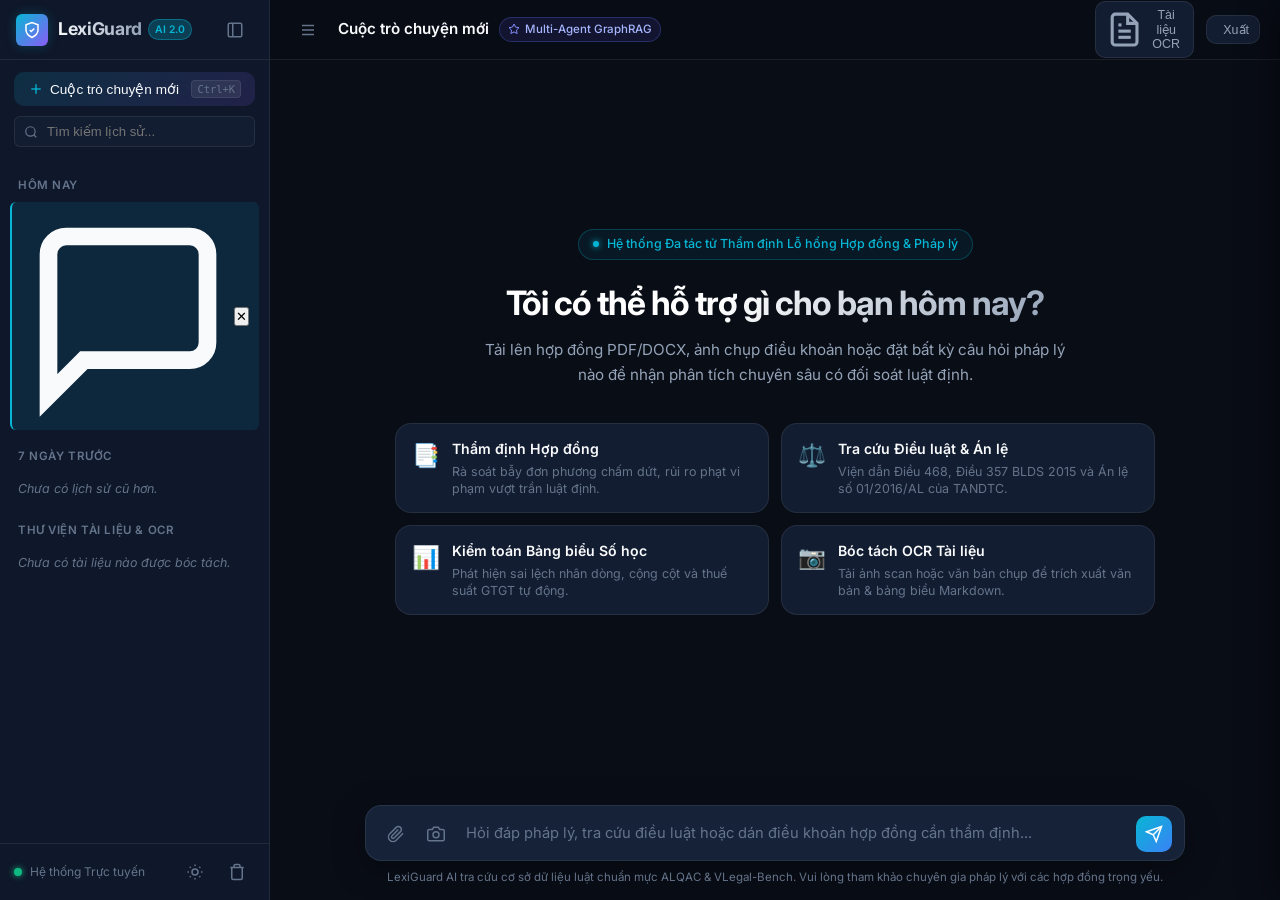
==== src/ui/web/index.html @ 958a4e72 "feat(ui): implement modern ChatGPT/Gemini-style Web AI interface with SSE streaming, OCR vault, and " ====
<!DOCTYPE html>
<html lang="vi">
<head>
  <meta charset="UTF-8">
  <meta name="viewport" content="width=device-width, initial-scale=1.0">
  <title>LexiGuard AI — Nền Tảng Trợ Lý Pháp Lý & Thẩm Định Hợp Đồng</title>
  <meta name="description" content="LexiGuard: Hệ thống Web AI đa tác tử thẩm định lỗ hổng hợp đồng, tra cứu luật định và OCR tài liệu thông minh theo chuẩn mực hiện đại.">
  <link rel="preconnect" href="https://fonts.googleapis.com">
  <link rel="preconnect" href="https://fonts.gstatic.com" crossorigin>
  <link href="https://fonts.googleapis.com/css2?family=Inter:wght@300;400;500;600;700&family=JetBrains+Mono:wght@400;500;600&display=swap" rel="stylesheet">
  <link rel="stylesheet" href="styles.css">
</head>
<body class="dark-theme">
  <div class="app-container">
    
    <!-- ==================== SIDEBAR ==================== -->
    <aside class="sidebar" id="sidebar">
      <div class="sidebar-header">
        <div class="brand">
          <div class="brand-icon">
            <svg viewBox="0 0 24 24" fill="none" stroke="currentColor" stroke-width="2">
              <path d="M12 22s8-4 8-10V5l-8-3-8 3v7c0 6 8 10 8 10z"/>
              <path d="m9 12 2 2 4-4"/>
            </svg>
          </div>
          <div class="brand-text">
            <span class="brand-name">LexiGuard</span>
            <span class="brand-badge">AI 2.0</span>
          </div>
        </div>
        <button class="btn-icon sidebar-toggle-btn" id="sidebar-close-btn" title="Thu gọn sidebar">
          <svg viewBox="0 0 24 24" fill="none" stroke="currentColor" stroke-width="2">
            <rect width="18" height="18" x="3" y="3" rx="2"/><path d="M9 3v18"/>
          </svg>
        </button>
      </div>

      <div class="sidebar-actions">
        <button class="btn btn-new-chat" id="new-chat-btn">
          <svg viewBox="0 0 24 24" fill="none" stroke="currentColor" stroke-width="2">
            <line x1="12" y1="5" x2="12" y2="19"/><line x1="5" y1="12" x2="19" y2="12"/>
          </svg>
          <span>Cuộc trò chuyện mới</span>
          <kbd class="kbd-shortcut">Ctrl+K</kbd>
        </button>

        <div class="search-box">
          <svg class="search-icon" viewBox="0 0 24 24" fill="none" stroke="currentColor" stroke-width="2">
            <circle cx="11" cy="11" r="8"/><path d="m21 21-4.3-4.3"/>
          </svg>
          <input type="text" id="session-search-input" placeholder="Tìm kiếm lịch sử..." autocomplete="off">
          <button class="clear-search-btn" id="clear-search-btn" style="display: none;">✕</button>
        </div>
      </div>

      <!-- Session History Group List -->
      <div class="sidebar-scroll" id="sidebar-scroll">
        <div class="session-group">
          <div class="session-group-title">Hôm nay</div>
          <div class="session-list" id="sessions-today"></div>
        </div>

        <div class="session-group">
          <div class="session-group-title">7 ngày trước</div>
          <div class="session-list" id="sessions-recent"></div>
        </div>

        <div class="session-group">
          <div class="session-group-title">Thư viện tài liệu & OCR</div>
          <div class="document-vault-list" id="document-vault-list">
            <div class="vault-empty-hint">Chưa có tài liệu nào được bóc tách.</div>
          </div>
        </div>
      </div>

      <!-- Sidebar Footer -->
      <div class="sidebar-footer">
        <div class="system-status" id="system-status">
          <span class="status-dot"></span>
          <span class="status-label">Hệ thống Trực tuyến</span>
        </div>
        <div class="sidebar-footer-actions">
          <button class="btn-icon" id="theme-toggle-btn" title="Chuyển giao diện Sáng / Tối">
            <svg id="theme-icon" viewBox="0 0 24 24" fill="none" stroke="currentColor" stroke-width="2">
              <circle cx="12" cy="12" r="4"/><path d="M12 2v2"/><path d="M12 20v2"/><path d="m4.93 4.93 1.41 1.41"/><path d="m17.66 17.66 1.41 1.41"/><path d="M2 12h2"/><path d="M20 12h2"/><path d="m6.34 17.66-1.41 1.41"/><path d="m19.07 4.93-1.41 1.41"/>
            </svg>
          </button>
          <button class="btn-icon" id="clear-all-sessions-btn" title="Xóa toàn bộ lịch sử">
            <svg viewBox="0 0 24 24" fill="none" stroke="currentColor" stroke-width="2">
              <path d="M3 6h18"/><path d="M19 6v14c0 1-1 2-2 2H7c-1 0-2-1-2-2V6"/><path d="M8 6V4c0-1 1-2 2-2h4c1 0 2 1 2 2v2"/>
            </svg>
          </button>
        </div>
      </div>
    </aside>

    <!-- ==================== MAIN CHAT CANVAS ==================== -->
    <main class="chat-canvas">
      
      <!-- Top Navigation Bar -->
      <header class="chat-header">
        <div class="header-left">
          <button class="btn-icon" id="sidebar-open-btn" title="Mở sidebar">
            <svg viewBox="0 0 24 24" fill="none" stroke="currentColor" stroke-width="2">
              <line x1="4" x2="20" y1="12" y2="12"/><line x1="4" x2="20" y1="6" y2="6"/><line x1="4" x2="20" y1="18" y2="18"/>
            </svg>
          </button>
          <div class="chat-title-wrapper">
            <h1 class="chat-title" id="current-chat-title" contenteditable="false">Cuộc trò chuyện mới</h1>
            <span class="chat-model-tag">
              <svg viewBox="0 0 24 24" fill="none" stroke="currentColor" stroke-width="2">
                <polygon points="12 2 15.09 8.26 22 9.27 17 14.14 18.18 21.02 12 17.77 5.82 21.02 7 14.14 2 9.27 8.91 8.26 12 2"/>
              </svg>
              Multi-Agent GraphRAG
            </span>
          </div>
        </div>

        <div class="header-right">
          <button class="btn btn-secondary btn-sm" id="open-drawer-btn" title="Mở ngăn tài liệu OCR">
            <svg viewBox="0 0 24 24" fill="none" stroke="currentColor" stroke-width="2">
              <path d="M14 2H6a2 2 0 0 0-2 2v16a2 2 0 0 0 2 2h12a2 2 0 0 0 2-2V8z"/><polyline points="14 2 14 8 20 8"/><line x1="16" y1="13" x2="8" y2="13"/><line x1="16" y1="17" x2="8" y2="17"/><polyline points="10 9 9 9 8 9"/>
            </svg>
            <span>Tài liệu OCR</span>
          </button>
          <button class="btn btn-secondary btn-sm" id="export-chat-btn" title="Xuất báo cáo Markdown">
            <svg viewBox="0 0 24 24" fill="none" stroke="currentColor" stroke-width="2">
              <path d="M21 15v4a2 2 0 0 1-2 2H5a2 2 0 0 1-2-2v-4"/><polyline points="7 10 12 15 17 10"/><line x1="12" y1="15" x2="12" y2="3"/>
            </svg>
            <span>Xuất</span>
          </button>
        </div>
      </header>

      <!-- Messages Viewport -->
      <div class="chat-viewport" id="chat-viewport">
        
        <!-- Empty / Hero State (Shown when no messages in session) -->
        <div class="hero-container" id="hero-container">
          <div class="hero-badge">
            <span class="hero-badge-dot"></span>
            Hệ thống Đa tác tử Thẩm định Lỗ hổng Hợp đồng & Pháp lý
          </div>
          <h2 class="hero-title">Tôi có thể hỗ trợ gì cho bạn hôm nay?</h2>
          <p class="hero-subtitle">
            Tải lên hợp đồng PDF/DOCX, ảnh chụp điều khoản hoặc đặt bất kỳ câu hỏi pháp lý nào để nhận phân tích chuyên sâu có đối soát luật định.
          </p>

          <div class="prompt-chips-grid">
            <div class="prompt-card" data-prompt="Thẩm định giúp tôi các rủi ro pháp lý phổ biến trong hợp đồng dịch vụ tư vấn và đề xuất điều khoản bảo vệ bên thuê dịch vụ.">
              <div class="prompt-card-icon">📑</div>
              <div class="prompt-card-content">
                <div class="prompt-card-title">Thẩm định Hợp đồng</div>
                <div class="prompt-card-desc">Rà soát bẫy đơn phương chấm dứt, rủi ro phạt vi phạm vượt trần luật định.</div>
              </div>
            </div>

            <div class="prompt-card" data-prompt="Theo Bộ luật Dân sự 2015, mức lãi suất vay tối đa mà các bên được thỏa thuận là bao nhiêu? Hậu quả pháp lý nếu vượt quá trần?">
              <div class="prompt-card-icon">⚖️</div>
              <div class="prompt-card-content">
                <div class="prompt-card-title">Tra cứu Điều luật & Án lệ</div>
                <div class="prompt-card-desc">Viện dẫn Điều 468, Điều 357 BLDS 2015 và Án lệ số 01/2016/AL của TANDTC.</div>
              </div>
            </div>

            <div class="prompt-card" data-prompt="Kiểm tra đối soát bảng tính phụ lục: | STT | Dịch vụ | SL | Đơn giá | Thành tiền |\n| 1 | Thẩm định | 2 | 10.000.000 | 25.000.000 |\n| Tổng | | | | 25.000.000 |">
              <div class="prompt-card-icon">📊</div>
              <div class="prompt-card-content">
                <div class="prompt-card-title">Kiểm toán Bảng biểu Số học</div>
                <div class="prompt-card-desc">Phát hiện sai lệch nhân dòng, cộng cột và thuế suất GTGT tự động.</div>
              </div>
            </div>

            <div class="prompt-card" id="trigger-ocr-card">
              <div class="prompt-card-icon">📷</div>
              <div class="prompt-card-content">
                <div class="prompt-card-title">Bóc tách OCR Tài liệu</div>
                <div class="prompt-card-desc">Tải ảnh scan hoặc văn bản chụp để trích xuất văn bản & bảng biểu Markdown.</div>
              </div>
            </div>
          </div>
        </div>

        <!-- Dynamic Message Feed -->
        <div class="messages-container" id="messages-container" style="display: none;"></div>
      </div>

      <!-- ==================== FLOATING PROMPT BAR ==================== -->
      <footer class="prompt-footer">
        
        <!-- Attached Files Preview Pill Box -->
        <div class="attachments-preview-bar" id="attachments-preview-bar" style="display: none;"></div>

        <!-- Input Container -->
        <div class="prompt-box-container">
          
          <!-- Hidden inputs for file and OCR uploads -->
          <input type="file" id="file-upload-input" accept=".pdf,.docx,.doc,.md,.txt" style="display: none;">
          <input type="file" id="ocr-upload-input" accept="image/*,.pdf" style="display: none;">

          <div class="prompt-actions-left">
            <button class="btn-icon btn-attach" id="attach-file-btn" title="Đính kèm hợp đồng (.pdf, .docx, .md)">
              <svg viewBox="0 0 24 24" fill="none" stroke="currentColor" stroke-width="2">
                <path d="m21.44 11.05-9.19 9.19a6 6 0 0 1-8.49-8.49l8.57-8.57A4 4 0 1 1 18 8.84l-8.59 8.57a2 2 0 0 1-2.83-2.83l8.49-8.48"/>
              </svg>
            </button>
            <button class="btn-icon btn-ocr" id="ocr-btn" title="Bóc tách OCR từ ảnh hoặc scan">
              <svg viewBox="0 0 24 24" fill="none" stroke="currentColor" stroke-width="2">
                <path d="M23 19a2 2 0 0 1-2 2H3a2 2 0 0 1-2-2V8a2 2 0 0 1 2-2h4l2-3h6l2 3h4a2 2 0 0 1 2 2z"/>
                <circle cx="12" cy="13" r="4"/>
              </svg>
            </button>
          </div>

          <textarea 
            id="prompt-input" 
            rows="1" 
            placeholder="Hỏi đáp pháp lý, tra cứu điều luật hoặc dán điều khoản hợp đồng cần thẩm định..." 
            autocomplete="off"
            spellcheck="false"
          ></textarea>

          <div class="prompt-actions-right">
            <button class="btn-send" id="send-btn" title="Gửi (Enter)">
              <svg id="send-icon" viewBox="0 0 24 24" fill="none" stroke="currentColor" stroke-width="2">
                <line x1="22" y1="2" x2="11" y2="13"/><polygon points="22 2 15 22 11 13 2 9 22 2"/>
              </svg>
              <svg id="stop-icon" viewBox="0 0 24 24" fill="currentColor" style="display: none;">
                <rect x="6" y="6" width="12" height="12" rx="2"/>
              </svg>
            </button>
          </div>
        </div>

        <div class="prompt-disclaimer">
          LexiGuard AI tra cứu cơ sở dữ liệu luật chuẩn mực ALQAC & VLegal-Bench. Vui lòng tham khảo chuyên gia pháp lý với các hợp đồng trọng yếu.
        </div>
      </footer>
    </main>

    <!-- ==================== SIDE-BY-SIDE OCR / DOCUMENT DRAWER ==================== -->
    <div class="drawer-overlay" id="drawer-overlay"></div>
    <aside class="document-drawer" id="document-drawer">
      <div class="drawer-header">
        <div class="drawer-title">
          <svg viewBox="0 0 24 24" fill="none" stroke="currentColor" stroke-width="2">
            <path d="M14 2H6a2 2 0 0 0-2 2v16a2 2 0 0 0 2 2h12a2 2 0 0 0 2-2V8z"/><polyline points="14 2 14 8 20 8"/>
          </svg>
          <span id="drawer-doc-name">Tài liệu OCR & Bảng biểu</span>
        </div>
        <button class="btn-icon" id="drawer-close-btn" title="Đóng ngăn tài liệu">✕</button>
      </div>

      <div class="drawer-content">
        <div class="drawer-stats" id="drawer-stats">
          <div class="stat-item"><span class="stat-num" id="drawer-page-count">0</span> Trang</div>
          <div class="stat-item"><span class="stat-num" id="drawer-table-count">0</span> Bảng biểu</div>
          <div class="stat-item"><span class="stat-num" id="drawer-char-count">0</span> Ký tự</div>
        </div>

        <div class="drawer-section-title">Nội dung văn bản bóc tách:</div>
        <div class="drawer-markdown-preview" id="drawer-markdown-preview">
          <div class="vault-empty-hint">Chưa có văn bản OCR nào. Bạn có thể bấm nút máy ảnh (📷) để tải ảnh hoặc PDF scan.</div>
        </div>
      </div>

      <div class="drawer-footer">
        <button class="btn btn-secondary btn-sm" id="copy-ocr-text-btn">Sao chép văn bản</button>
        <button class="btn btn-primary btn-sm" id="send-ocr-to-chat-btn">Đưa vào kiểm toán</button>
      </div>
    </aside>

  </div>

  <script src="app.js"></script>
</body>
</html>
---- src/ui/web/styles.css ----
/* ==========================================================================
   LexiGuard Web AI — Design System & Stylesheet (Gemini & ChatGPT Aesthetic)
   ========================================================================== */

:root {
  /* Dark Theme Palette (Default) */
  --bg-app: #090d16;
  --bg-sidebar: #0f172a;
  --bg-sidebar-hover: #1e293b;
  --bg-card: #131d31;
  --bg-card-hover: #1a2744;
  --bg-input: #152238;
  --bg-bubble-user: #1e293b;
  --bg-bubble-bot: transparent;
  
  --border-color: rgba(255, 255, 255, 0.08);
  --border-focus: #06b6d4;
  
  --text-primary: #f8fafc;
  --text-secondary: #94a3b8;
  --text-muted: #64748b;
  --text-code: #38bdf8;
  
  --accent-cyan: #06b6d4;
  --accent-cyan-glow: rgba(6, 182, 212, 0.25);
  --accent-blue: #3b82f6;
  --accent-purple: #8b5cf6;
  --accent-emerald: #10b981;
  --accent-emerald-bg: rgba(16, 185, 129, 0.12);
  --accent-amber: #f59e0b;
  --accent-amber-bg: rgba(245, 158, 11, 0.12);
  --accent-rose: #f43f5e;
  --accent-rose-bg: rgba(244, 63, 94, 0.12);
  
  --sidebar-width: 270px;
  --header-height: 60px;
  --prompt-max-width: 820px;
  
  --font-sans: 'Inter', -apple-system, BlinkMacSystemFont, 'Segoe UI', Roboto, sans-serif;
  --font-mono: 'JetBrains Mono', 'Fira Code', monospace;
  
  --radius-sm: 6px;
  --radius-md: 10px;
  --radius-lg: 16px;
  --radius-full: 9999px;
  
  --transition-fast: 0.15s ease;
  --transition-normal: 0.25s ease;
}

/* Light Theme Variables */
body.light-theme {
  --bg-app: #f8fafc;
  --bg-sidebar: #f1f5f9;
  --bg-sidebar-hover: #e2e8f0;
  --bg-card: #ffffff;
  --bg-card-hover: #f8fafc;
  --bg-input: #ffffff;
  --bg-bubble-user: #e2e8f0;
  --bg-bubble-bot: transparent;
  
  --border-color: rgba(0, 0, 0, 0.08);
  --border-focus: #0284c7;
  
  --text-primary: #0f172a;
  --text-secondary: #475569;
  --text-muted: #94a3b8;
  --text-code: #0369a1;
}

/* Base Reset */
*, *::before, *::after {
  box-sizing: border-box;
  margin: 0;
  padding: 0;
}

html, body {
  height: 100%;
  font-family: var(--font-sans);
  background-color: var(--bg-app);
  color: var(--text-primary);
  line-height: 1.5;
  overflow: hidden;
  -webkit-font-smoothing: antialiased;
}

/* App Container Layout */
.app-container {
  display: flex;
  height: 100vh;
  width: 100vw;
  position: relative;
  overflow: hidden;
}

/* ==========================================================================
   SIDEBAR COMPONENT
   ========================================================================== */
.sidebar {
  width: var(--sidebar-width);
  height: 100%;
  background-color: var(--bg-sidebar);
  border-right: 1px solid var(--border-color);
  display: flex;
  flex-direction: column;
  transition: transform var(--transition-normal), width var(--transition-normal);
  z-index: 50;
  flex-shrink: 0;
}

.sidebar.collapsed {
  transform: translateX(-100%);
  width: 0;
  border-right: none;
}

.sidebar-header {
  height: var(--header-height);
  padding: 0 16px;
  display: flex;
  align-items: center;
  justify-content: space-between;
  border-bottom: 1px solid var(--border-color);
}

.brand {
  display: flex;
  align-items: center;
  gap: 10px;
}

.brand-icon {
  width: 32px;
  height: 32px;
  border-radius: var(--radius-sm);
  background: linear-gradient(135deg, var(--accent-cyan), var(--accent-purple));
  display: flex;
  align-items: center;
  justify-content: center;
  color: #fff;
  box-shadow: 0 0 12px var(--accent-cyan-glow);
}

.brand-icon svg {
  width: 18px;
  height: 18px;
}

.brand-text {
  display: flex;
  align-items: center;
  gap: 6px;
}

.brand-name {
  font-weight: 700;
  font-size: 1.1rem;
  letter-spacing: -0.02em;
  background: linear-gradient(to right, #f8fafc, #94a3b8);
  -webkit-background-clip: text;
  -webkit-text-fill-color: transparent;
}

.brand-badge {
  font-size: 0.65rem;
  font-weight: 600;
  padding: 2px 6px;
  background-color: var(--accent-cyan-glow);
  color: var(--accent-cyan);
  border: 1px solid rgba(6, 182, 212, 0.4);
  border-radius: var(--radius-full);
}

.sidebar-actions {
  padding: 12px 14px;
  display: flex;
  flex-direction: column;
  gap: 10px;
}

.btn-new-chat {
  width: 100%;
  display: flex;
  align-items: center;
  gap: 10px;
  padding: 10px 14px;
  background: linear-gradient(135deg, rgba(6, 182, 212, 0.15), rgba(139, 92, 246, 0.15));
  border: 1px solid rgba(6, 182, 212, 0.3);
  border-radius: var(--radius-md);
  color: var(--text-primary);
  font-size: 0.88rem;
  font-weight: 500;
  cursor: pointer;
  transition: all var(--transition-fast);
}

.btn-new-chat:hover {
  background: linear-gradient(135deg, rgba(6, 182, 212, 0.25), rgba(139, 92, 246, 0.25));
  border-color: var(--accent-cyan);
  transform: translateY(-1px);
}

.btn-new-chat svg {
  width: 16px;
  height: 16px;
  color: var(--accent-cyan);
}

.kbd-shortcut {
  margin-left: auto;
  font-size: 0.65rem;
  padding: 2px 5px;
  background-color: rgba(255, 255, 255, 0.08);
  border: 1px solid var(--border-color);
  border-radius: 4px;
  color: var(--text-muted);
}

.search-box {
  position: relative;
  display: flex;
  align-items: center;
}

.search-box .search-icon {
  position: absolute;
  left: 10px;
  width: 14px;
  height: 14px;
  color: var(--text-muted);
}

.search-box input {
  width: 100%;
  padding: 7px 30px 7px 32px;
  background-color: var(--bg-card);
  border: 1px solid var(--border-color);
  border-radius: var(--radius-sm);
  color: var(--text-primary);
  font-size: 0.82rem;
  outline: none;
  transition: border-color var(--transition-fast);
}

.search-box input:focus {
  border-color: var(--border-focus);
}

.clear-search-btn {
  position: absolute;
  right: 8px;
  background: none;
  border: none;
  color: var(--text-muted);
  font-size: 0.75rem;
  cursor: pointer;
}

/* Sidebar Session List */
.sidebar-scroll {
  flex: 1;
  overflow-y: auto;
  padding: 0 10px 10px 10px;
}

.sidebar-scroll::-webkit-scrollbar {
  width: 4px;
}
.sidebar-scroll::-webkit-scrollbar-thumb {
  background: rgba(255, 255, 255, 0.1);
  border-radius: 2px;
}

.session-group {
  margin-top: 14px;
}

.session-group-title {
  font-size: 0.72rem;
  font-weight: 600;
  text-transform: uppercase;
  letter-spacing: 0.05em;
  color: var(--text-muted);
  padding: 4px 8px;
  margin-bottom: 4px;
}

.session-list, .document-vault-list {
  display: flex;
  flex-direction: column;
  gap: 2px;
}

.session-item, .vault-item {
  display: flex;
  align-items: center;
  justify-content: space-between;
  padding: 8px 10px;
  border-radius: var(--radius-sm);
  color: var(--text-secondary);
  font-size: 0.84rem;
  cursor: pointer;
  transition: all var(--transition-fast);
  position: relative;
  overflow: hidden;
}

.session-item:hover, .vault-item:hover {
  background-color: var(--bg-sidebar-hover);
  color: var(--text-primary);
}

.session-item.active {
  background-color: rgba(6, 182, 212, 0.1);
  border-left: 2px solid var(--accent-cyan);
  color: var(--text-primary);
  font-weight: 500;
}

.session-item-title {
  white-space: nowrap;
  overflow: hidden;
  text-overflow: ellipsis;
  flex: 1;
}

.session-item-actions {
  display: none;
  align-items: center;
  gap: 4px;
}

.session-item:hover .session-item-actions {
  display: flex;
}

.btn-icon-xs {
  background: none;
  border: none;
  color: var(--text-muted);
  padding: 2px;
  cursor: pointer;
  border-radius: 4px;
}
.btn-icon-xs:hover {
  color: var(--text-primary);
  background-color: rgba(255, 255, 255, 0.1);
}

.vault-empty-hint {
  font-size: 0.78rem;
  color: var(--text-muted);
  font-style: italic;
  padding: 6px 8px;
}

/* Sidebar Footer */
.sidebar-footer {
  padding: 10px 14px;
  border-top: 1px solid var(--border-color);
  display: flex;
  align-items: center;
  justify-content: space-between;
  font-size: 0.8rem;
}

.system-status {
  display: flex;
  align-items: center;
  gap: 8px;
}

.status-dot {
  width: 8px;
  height: 8px;
  border-radius: 50%;
  background-color: var(--accent-emerald);
  box-shadow: 0 0 6px var(--accent-emerald);
}

.status-label {
  color: var(--text-muted);
  font-size: 0.75rem;
}

.sidebar-footer-actions {
  display: flex;
  align-items: center;
  gap: 6px;
}

/* ==========================================================================
   MAIN CHAT CANVAS
   ========================================================================== */
.chat-canvas {
  flex: 1;
  display: flex;
  flex-direction: column;
  height: 100%;
  position: relative;
  overflow: hidden;
}

.chat-header {
  height: var(--header-height);
  padding: 0 20px;
  display: flex;
  align-items: center;
  justify-content: space-between;
  border-bottom: 1px solid var(--border-color);
  background-color: rgba(9, 13, 22, 0.75);
  backdrop-filter: blur(12px);
  z-index: 10;
}

.header-left, .header-right {
  display: flex;
  align-items: center;
  gap: 12px;
}

.chat-title-wrapper {
  display: flex;
  align-items: center;
  gap: 10px;
}

.chat-title {
  font-size: 0.95rem;
  font-weight: 600;
  color: var(--text-primary);
  max-width: 320px;
  white-space: nowrap;
  overflow: hidden;
  text-overflow: ellipsis;
  outline: none;
}

.chat-model-tag {
  display: inline-flex;
  align-items: center;
  gap: 5px;
  font-size: 0.72rem;
  font-weight: 500;
  padding: 3px 8px;
  background-color: rgba(99, 102, 241, 0.12);
  color: #a5b4fc;
  border: 1px solid rgba(99, 102, 241, 0.3);
  border-radius: var(--radius-full);
}

.chat-model-tag svg {
  width: 12px;
  height: 12px;
  color: #818cf8;
}

/* ==========================================================================
   CHAT VIEWPORT & HERO STATE
   ========================================================================== */
.chat-viewport {
  flex: 1;
  overflow-y: auto;
  padding: 24px 20px 140px 20px;
  scroll-behavior: smooth;
  display: flex;
  flex-direction: column;
  align-items: center;
}

.chat-viewport::-webkit-scrollbar {
  width: 6px;
}
.chat-viewport::-webkit-scrollbar-thumb {
  background: rgba(255, 255, 255, 0.08);
  border-radius: 3px;
}

.hero-container {
  max-width: 760px;
  width: 100%;
  margin: auto 0;
  text-align: center;
  display: flex;
  flex-direction: column;
  align-items: center;
  animation: fadeIn 0.4s ease;
}

@keyframes fadeIn {
  from { opacity: 0; transform: translateY(8px); }
  to { opacity: 1; transform: translateY(0); }
}

.hero-badge {
  display: inline-flex;
  align-items: center;
  gap: 8px;
  padding: 5px 14px;
  border-radius: var(--radius-full);
  background: rgba(6, 182, 212, 0.08);
  border: 1px solid rgba(6, 182, 212, 0.25);
  font-size: 0.78rem;
  font-weight: 500;
  color: var(--accent-cyan);
  margin-bottom: 18px;
}

.hero-badge-dot {
  width: 6px;
  height: 6px;
  border-radius: 50%;
  background-color: var(--accent-cyan);
  box-shadow: 0 0 6px var(--accent-cyan);
}

.hero-title {
  font-size: 2.1rem;
  font-weight: 700;
  letter-spacing: -0.03em;
  background: linear-gradient(135deg, #ffffff 40%, #94a3b8);
  -webkit-background-clip: text;
  -webkit-text-fill-color: transparent;
  margin-bottom: 10px;
}

.hero-subtitle {
  font-size: 0.95rem;
  color: var(--text-secondary);
  max-width: 580px;
  line-height: 1.6;
  margin-bottom: 36px;
}

.prompt-chips-grid {
  display: grid;
  grid-template-columns: repeat(2, 1fr);
  gap: 12px;
  width: 100%;
}

.prompt-card {
  display: flex;
  align-items: flex-start;
  gap: 12px;
  padding: 14px 16px;
  background-color: var(--bg-card);
  border: 1px solid var(--border-color);
  border-radius: var(--radius-lg);
  cursor: pointer;
  transition: all var(--transition-normal);
  text-align: left;
}

.prompt-card:hover {
  background-color: var(--bg-card-hover);
  border-color: rgba(6, 182, 212, 0.4);
  transform: translateY(-2px);
  box-shadow: 0 4px 20px rgba(0, 0, 0, 0.25);
}

.prompt-card-icon {
  font-size: 1.4rem;
  flex-shrink: 0;
}

.prompt-card-title {
  font-size: 0.88rem;
  font-weight: 600;
  color: var(--text-primary);
  margin-bottom: 4px;
}

.prompt-card-desc {
  font-size: 0.78rem;
  color: var(--text-muted);
  line-height: 1.4;
}

/* ==========================================================================
   MESSAGES FEED
   ========================================================================== */
.messages-container {
  width: 100%;
  max-width: var(--prompt-max-width);
  display: flex;
  flex-direction: column;
  gap: 24px;
}

.message-row {
  display: flex;
  gap: 14px;
  width: 100%;
  animation: fadeIn 0.25s ease;
}

.message-row.user {
  flex-direction: row-reverse;
}

.message-avatar {
  width: 34px;
  height: 34px;
  border-radius: var(--radius-md);
  display: flex;
  align-items: center;
  justify-content: center;
  flex-shrink: 0;
  font-weight: 600;
  font-size: 0.82rem;
}

.message-row.user .message-avatar {
  background: linear-gradient(135deg, #3b82f6, #1d4ed8);
  color: #fff;
}

.message-row.assistant .message-avatar {
  background: linear-gradient(135deg, var(--accent-cyan), var(--accent-purple));
  color: #fff;
  box-shadow: 0 0 10px var(--accent-cyan-glow);
}

.message-avatar svg {
  width: 18px;
  height: 18px;
}

.message-content-wrapper {
  max-width: 85%;
  display: flex;
  flex-direction: column;
  gap: 6px;
}

.message-row.user .message-content-wrapper {
  align-items: flex-end;
}

.message-bubble {
  padding: 14px 18px;
  border-radius: var(--radius-lg);
  font-size: 0.92rem;
  line-height: 1.6;
}

.message-row.user .message-bubble {
  background-color: var(--bg-bubble-user);
  border: 1px solid var(--border-color);
  color: var(--text-primary);
  border-top-right-radius: 4px;
}

.message-row.assistant .message-bubble {
  background-color: transparent;
  color: var(--text-primary);
  padding: 0;
}

/* Attached file tag on user message */
.attached-file-badge {
  display: inline-flex;
  align-items: center;
  gap: 6px;
  padding: 6px 12px;
  border-radius: var(--radius-md);
  background-color: rgba(6, 182, 212, 0.1);
  border: 1px solid rgba(6, 182, 212, 0.3);
  font-size: 0.8rem;
  color: var(--accent-cyan);
  margin-bottom: 8px;
}

.attached-file-badge svg {
  width: 14px;
  height: 14px;
}

/* ==========================================================================
   AGENT THINKING ACCORDION (GEMINI / DEEPSEEK STYLE)
   ========================================================================== */
.thinking-accordion {
  background-color: var(--bg-card);
  border: 1px solid var(--border-color);
  border-radius: var(--radius-md);
  margin-bottom: 14px;
  overflow: hidden;
  transition: all var(--transition-fast);
}

.thinking-header {
  padding: 10px 14px;
  display: flex;
  align-items: center;
  justify-content: space-between;
  cursor: pointer;
  user-select: none;
  background-color: rgba(255, 255, 255, 0.02);
}

.thinking-header:hover {
  background-color: rgba(255, 255, 255, 0.04);
}

.thinking-title {
  display: flex;
  align-items: center;
  gap: 8px;
  font-size: 0.82rem;
  font-weight: 500;
  color: #a5b4fc;
}

.thinking-spinner {
  width: 14px;
  height: 14px;
  border: 2px solid rgba(165, 180, 252, 0.2);
  border-top-color: #818cf8;
  border-radius: 50%;
  animation: spin 0.8s linear infinite;
}

@keyframes spin {
  to { transform: rotate(360deg); }
}

.thinking-chevron {
  width: 14px;
  height: 14px;
  color: var(--text-muted);
  transition: transform var(--transition-fast);
}

.thinking-accordion.open .thinking-chevron {
  transform: rotate(180deg);
}

.thinking-steps {
  display: none;
  padding: 10px 16px 14px 16px;
  border-top: 1px solid var(--border-color);
  font-size: 0.8rem;
  color: var(--text-secondary);
}

.thinking-accordion.open .thinking-steps {
  display: flex;
  flex-direction: column;
  gap: 8px;
}

.thinking-step-item {
  display: flex;
  align-items: flex-start;
  gap: 8px;
}

.step-icon {
  width: 16px;
  height: 16px;
  flex-shrink: 0;
  margin-top: 1px;
}

.step-icon.done { color: var(--accent-emerald); }
.step-icon.running { color: var(--accent-cyan); animation: pulse 1s infinite; }
.step-icon.pending { color: var(--text-muted); }

@keyframes pulse {
  0%, 100% { opacity: 1; }
  50% { opacity: 0.4; }
}

/* ==========================================================================
   REPORT FORMATTING (HEALTH SCORE, REDLINE DIFFS, CITATIONS)
   ========================================================================== */
.health-score-card {
  display: flex;
  align-items: center;
  gap: 16px;
  padding: 16px 20px;
  background: linear-gradient(135deg, rgba(30, 41, 59, 0.7), rgba(15, 23, 42, 0.7));
  border: 1px solid var(--border-color);
  border-radius: var(--radius-lg);
  margin: 14px 0;
}

.score-circle {
  width: 64px;
  height: 64px;
  border-radius: 50%;
  display: flex;
  flex-direction: column;
  align-items: center;
  justify-content: center;
  font-weight: 700;
  border: 3px solid;
  flex-shrink: 0;
}

.score-circle.green {
  border-color: var(--accent-emerald);
  color: var(--accent-emerald);
  background: var(--accent-emerald-bg);
}
.score-circle.yellow {
  border-color: var(--accent-amber);
  color: var(--accent-amber);
  background: var(--accent-amber-bg);
}
.score-circle.red {
  border-color: var(--accent-rose);
  color: var(--accent-rose);
  background: var(--accent-rose-bg);
}

.score-num { font-size: 1.3rem; line-height: 1; }
.score-max { font-size: 0.65rem; color: var(--text-muted); }

.score-meta {
  display: flex;
  flex-direction: column;
  gap: 4px;
}

.score-title {
  font-size: 0.95rem;
  font-weight: 600;
}

.score-desc {
  font-size: 0.8rem;
  color: var(--text-muted);
}

/* Redline Diff Block */
.diff-container {
  background-color: #0b0f17;
  border: 1px solid var(--border-color);
  border-radius: var(--radius-md);
  padding: 12px 14px;
  font-family: var(--font-mono);
  font-size: 0.82rem;
  overflow-x: auto;
  margin: 10px 0;
}

.diff-line {
  display: block;
  padding: 2px 4px;
  border-radius: 3px;
}

.diff-line.deletion {
  background-color: rgba(244, 63, 94, 0.15);
  color: #fda4af;
  text-decoration: line-through;
}

.diff-line.addition {
  background-color: rgba(16, 185, 129, 0.15);
  color: #6ee7b7;
}

/* Citations Pill */
.citation-chip {
  display: inline-flex;
  align-items: center;
  gap: 4px;
  padding: 2px 8px;
  background-color: rgba(56, 189, 248, 0.1);
  border: 1px solid rgba(56, 189, 248, 0.3);
  border-radius: var(--radius-sm);
  color: var(--text-code);
  font-size: 0.78rem;
  font-family: var(--font-mono);
  margin: 2px 4px 2px 0;
}

/* ==========================================================================
   FLOATING PROMPT BAR
   ========================================================================== */
.prompt-footer {
  position: absolute;
  bottom: 0;
  left: 0;
  right: 0;
  display: flex;
  flex-direction: column;
  align-items: center;
  padding: 0 20px 14px 20px;
  background: linear-gradient(to top, var(--bg-app) 70%, transparent);
  pointer-events: none;
  z-index: 20;
}

.attachments-preview-bar {
  max-width: var(--prompt-max-width);
  width: 100%;
  display: flex;
  gap: 8px;
  padding-bottom: 8px;
  pointer-events: auto;
  overflow-x: auto;
}

.attachment-pill {
  display: inline-flex;
  align-items: center;
  gap: 6px;
  padding: 6px 10px;
  background-color: var(--bg-card);
  border: 1px solid var(--accent-cyan);
  border-radius: var(--radius-md);
  font-size: 0.8rem;
  color: var(--text-primary);
  box-shadow: 0 2px 8px rgba(0, 0, 0, 0.2);
}

.attachment-remove-btn {
  background: none;
  border: none;
  color: var(--text-muted);
  cursor: pointer;
  font-size: 0.8rem;
  padding: 0 2px;
}
.attachment-remove-btn:hover { color: var(--accent-rose); }

.prompt-box-container {
  max-width: var(--prompt-max-width);
  width: 100%;
  background-color: var(--bg-input);
  border: 1px solid var(--border-color);
  border-radius: var(--radius-lg);
  box-shadow: 0 8px 32px rgba(0, 0, 0, 0.35);
  display: flex;
  align-items: flex-end;
  padding: 8px 12px;
  gap: 8px;
  pointer-events: auto;
  transition: border-color var(--transition-fast), box-shadow var(--transition-fast);
}

.prompt-box-container:focus-within {
  border-color: var(--accent-cyan);
  box-shadow: 0 8px 32px var(--accent-cyan-glow);
}

.prompt-actions-left {
  display: flex;
  align-items: center;
  gap: 4px;
}

#prompt-input {
  flex: 1;
  background: transparent;
  border: none;
  outline: none;
  color: var(--text-primary);
  font-family: var(--font-sans);
  font-size: 0.92rem;
  resize: none;
  max-height: 180px;
  padding: 8px 4px;
  line-height: 1.5;
}

#prompt-input::placeholder {
  color: var(--text-muted);
}

.btn-send {
  width: 36px;
  height: 36px;
  border-radius: var(--radius-md);
  background: linear-gradient(135deg, var(--accent-cyan), var(--accent-blue));
  border: none;
  color: #fff;
  display: flex;
  align-items: center;
  justify-content: center;
  cursor: pointer;
  transition: all var(--transition-fast);
  flex-shrink: 0;
}

.btn-send:hover {
  transform: scale(1.05);
  box-shadow: 0 0 12px var(--accent-cyan-glow);
}

.btn-send:disabled {
  opacity: 0.4;
  cursor: not-allowed;
  transform: none;
  box-shadow: none;
}

.btn-send svg {
  width: 18px;
  height: 18px;
}

.prompt-disclaimer {
  font-size: 0.72rem;
  color: var(--text-muted);
  text-align: center;
  margin-top: 8px;
  pointer-events: auto;
}

/* ==========================================================================
   BUTTONS & ICON UTILITIES
   ========================================================================== */
.btn {
  display: inline-flex;
  align-items: center;
  gap: 6px;
  padding: 8px 14px;
  border-radius: var(--radius-md);
  font-size: 0.85rem;
  font-weight: 500;
  cursor: pointer;
  transition: all var(--transition-fast);
  border: none;
}

.btn-primary {
  background: linear-gradient(135deg, var(--accent-cyan), var(--accent-blue));
  color: #fff;
}
.btn-primary:hover {
  opacity: 0.92;
}

.btn-secondary {
  background-color: var(--bg-card);
  border: 1px solid var(--border-color);
  color: var(--text-secondary);
}
.btn-secondary:hover {
  background-color: var(--bg-card-hover);
  color: var(--text-primary);
}

.btn-sm {
  padding: 6px 10px;
  font-size: 0.78rem;
}

.btn-icon {
  width: 36px;
  height: 36px;
  border-radius: var(--radius-md);
  background: transparent;
  border: none;
  color: var(--text-muted);
  display: flex;
  align-items: center;
  justify-content: center;
  cursor: pointer;
  transition: all var(--transition-fast);
}

.btn-icon:hover {
  background-color: var(--bg-sidebar-hover);
  color: var(--text-primary);
}

.btn-icon svg {
  width: 18px;
  height: 18px;
}

/* ==========================================================================
   DOCUMENT & OCR DRAWER
   ========================================================================== */
.drawer-overlay {
  position: fixed;
  inset: 0;
  background-color: rgba(0, 0, 0, 0.6);
  backdrop-filter: blur(4px);
  z-index: 90;
  opacity: 0;
  pointer-events: none;
  transition: opacity var(--transition-normal);
}

.drawer-overlay.open {
  opacity: 1;
  pointer-events: auto;
}

.document-drawer {
  position: fixed;
  top: 0;
  right: 0;
  width: 480px;
  max-width: 90vw;
  height: 100%;
  background-color: var(--bg-sidebar);
  border-left: 1px solid var(--border-color);
  box-shadow: -8px 0 32px rgba(0, 0, 0, 0.4);
  z-index: 100;
  display: flex;
  flex-direction: column;
  transform: translateX(100%);
  transition: transform var(--transition-normal);
}

.document-drawer.open {
  transform: translateX(0);
}

.drawer-header {
  height: var(--header-height);
  padding: 0 20px;
  display: flex;
  align-items: center;
  justify-content: space-between;
  border-bottom: 1px solid var(--border-color);
}

.drawer-title {
  display: flex;
  align-items: center;
  gap: 8px;
  font-weight: 600;
  font-size: 0.95rem;
}
.drawer-title svg {
  width: 18px;
  height: 18px;
  color: var(--accent-cyan);
}

.drawer-content {
  flex: 1;
  overflow-y: auto;
  padding: 20px;
}

.drawer-stats {
  display: grid;
  grid-template-columns: repeat(3, 1fr);
  gap: 10px;
  margin-bottom: 18px;
}

.stat-item {
  background-color: var(--bg-card);
  border: 1px solid var(--border-color);
  border-radius: var(--radius-sm);
  padding: 8px 10px;
  text-align: center;
  font-size: 0.75rem;
  color: var(--text-muted);
}

.stat-num {
  display: block;
  font-size: 1.1rem;
  font-weight: 700;
  color: var(--accent-cyan);
}

.drawer-section-title {
  font-size: 0.8rem;
  font-weight: 600;
  text-transform: uppercase;
  color: var(--text-muted);
  margin-bottom: 8px;
}

.drawer-markdown-preview {
  background-color: #070b12;
  border: 1px solid var(--border-color);
  border-radius: var(--radius-md);
  padding: 14px;
  font-family: var(--font-mono);
  font-size: 0.82rem;
  white-space: pre-wrap;
  word-break: break-word;
  max-height: 400px;
  overflow-y: auto;
}

.drawer-footer {
  padding: 14px 20px;
  border-top: 1px solid var(--border-color);
  display: flex;
  justify-content: flex-end;
  gap: 10px;
}

/* ==========================================================================
   RESPONSIVENESS (MOBILE & TABLET)
   ========================================================================== */
@media (max-width: 768px) {
  .sidebar {
    position: fixed;
    top: 0;
    left: 0;
    bottom: 0;
    transform: translateX(-100%);
  }
  .sidebar.open {
    transform: translateX(0);
  }
  .prompt-chips-grid {
    grid-template-columns: 1fr;
  }
  .hero-title {
    font-size: 1.6rem;
  }
  .prompt-footer {
    padding: 0 10px 10px 10px;
  }
  .message-content-wrapper {
    max-width: 92%;
  }
}
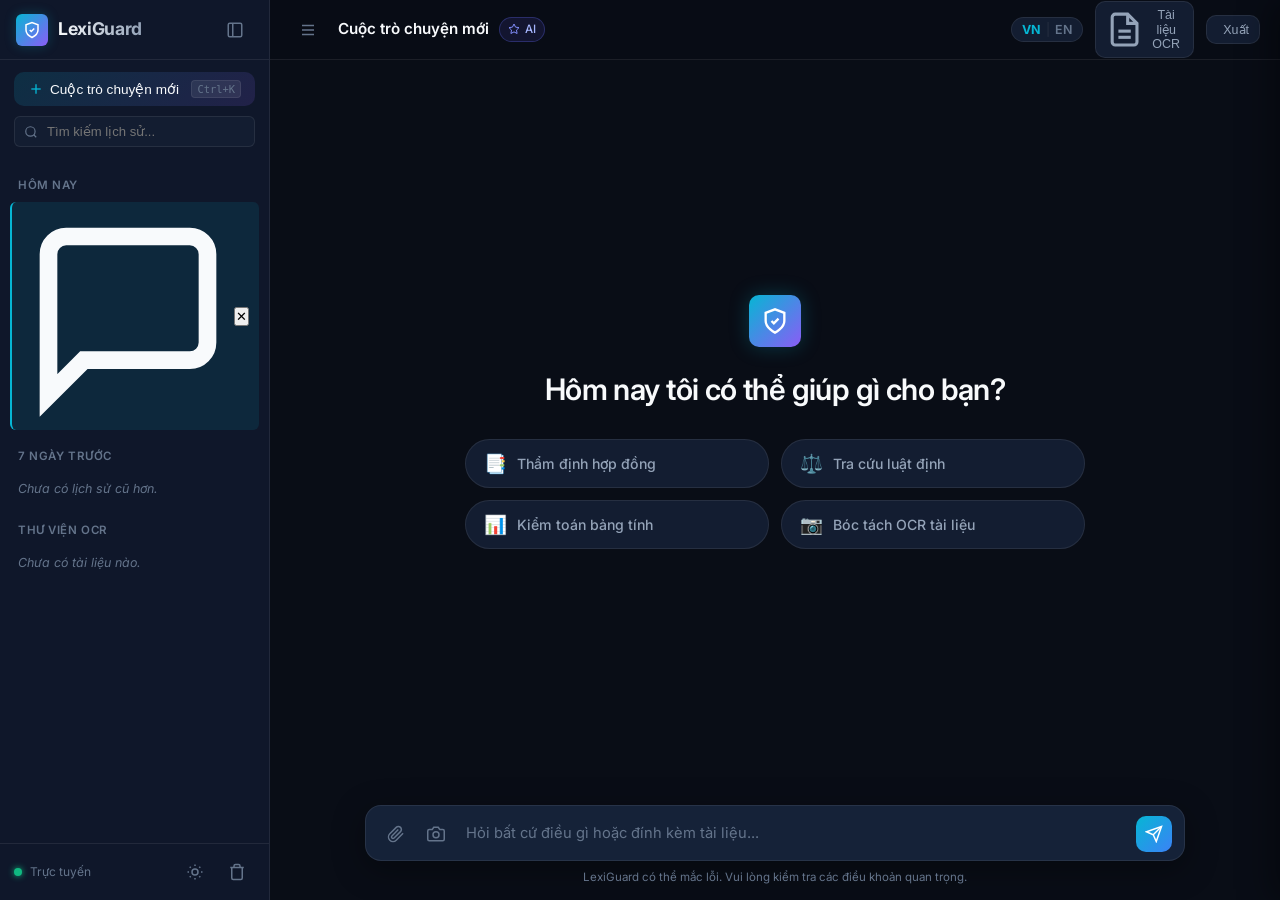
==== commit a8234555: "feat(ui): minimalist interface with bilingual English/Vietnamese support, clean prompt chips, and co" ====
--- a/src/ui/web/index.html
+++ b/src/ui/web/index.html
@@ -3,11 +3,11 @@
 <head>
   <meta charset="UTF-8">
   <meta name="viewport" content="width=device-width, initial-scale=1.0">
-  <title>LexiGuard AI — Nền Tảng Trợ Lý Pháp Lý & Thẩm Định Hợp Đồng</title>
-  <meta name="description" content="LexiGuard: Hệ thống Web AI đa tác tử thẩm định lỗ hổng hợp đồng, tra cứu luật định và OCR tài liệu thông minh theo chuẩn mực hiện đại.">
+  <title>LexiGuard AI</title>
+  <meta name="description" content="LexiGuard: Trợ lý AI pháp lý & thẩm định hợp đồng thông minh.">
   <link rel="preconnect" href="https://fonts.googleapis.com">
   <link rel="preconnect" href="https://fonts.gstatic.com" crossorigin>
-  <link href="https://fonts.googleapis.com/css2?family=Inter:wght@300;400;500;600;700&family=JetBrains+Mono:wght@400;500;600&display=swap" rel="stylesheet">
+  <link href="https://fonts.googleapis.com/css2?family=Inter:wght@400;500;600;700&family=JetBrains+Mono:wght@400;500&display=swap" rel="stylesheet">
   <link rel="stylesheet" href="styles.css">
 </head>
 <body class="dark-theme">
@@ -25,7 +25,6 @@
           </div>
           <div class="brand-text">
             <span class="brand-name">LexiGuard</span>
-            <span class="brand-badge">AI 2.0</span>
           </div>
         </div>
         <button class="btn-icon sidebar-toggle-btn" id="sidebar-close-btn" title="Thu gọn sidebar">
@@ -40,7 +39,7 @@
           <svg viewBox="0 0 24 24" fill="none" stroke="currentColor" stroke-width="2">
             <line x1="12" y1="5" x2="12" y2="19"/><line x1="5" y1="12" x2="19" y2="12"/>
           </svg>
-          <span>Cuộc trò chuyện mới</span>
+          <span data-i18n="newChat">Cuộc trò chuyện mới</span>
           <kbd class="kbd-shortcut">Ctrl+K</kbd>
         </button>
 
@@ -56,19 +55,19 @@
       <!-- Session History Group List -->
       <div class="sidebar-scroll" id="sidebar-scroll">
         <div class="session-group">
-          <div class="session-group-title">Hôm nay</div>
+          <div class="session-group-title" data-i18n="today">Hôm nay</div>
           <div class="session-list" id="sessions-today"></div>
         </div>
 
         <div class="session-group">
-          <div class="session-group-title">7 ngày trước</div>
+          <div class="session-group-title" data-i18n="recent">7 ngày trước</div>
           <div class="session-list" id="sessions-recent"></div>
         </div>
 
         <div class="session-group">
-          <div class="session-group-title">Thư viện tài liệu & OCR</div>
+          <div class="session-group-title" data-i18n="vaultTitle">Thư viện OCR</div>
           <div class="document-vault-list" id="document-vault-list">
-            <div class="vault-empty-hint">Chưa có tài liệu nào được bóc tách.</div>
+            <div class="vault-empty-hint" data-i18n="vaultEmpty">Chưa có tài liệu nào.</div>
           </div>
         </div>
       </div>
@@ -77,7 +76,7 @@
       <div class="sidebar-footer">
         <div class="system-status" id="system-status">
           <span class="status-dot"></span>
-          <span class="status-label">Hệ thống Trực tuyến</span>
+          <span class="status-label" data-i18n="systemOnline">Trực tuyến</span>
         </div>
         <div class="sidebar-footer-actions">
           <button class="btn-icon" id="theme-toggle-btn" title="Chuyển giao diện Sáng / Tối">
@@ -106,28 +105,35 @@
             </svg>
           </button>
           <div class="chat-title-wrapper">
-            <h1 class="chat-title" id="current-chat-title" contenteditable="false">Cuộc trò chuyện mới</h1>
+            <h1 class="chat-title" id="current-chat-title" data-i18n="chatTitleDefault">Cuộc trò chuyện mới</h1>
             <span class="chat-model-tag">
               <svg viewBox="0 0 24 24" fill="none" stroke="currentColor" stroke-width="2">
                 <polygon points="12 2 15.09 8.26 22 9.27 17 14.14 18.18 21.02 12 17.77 5.82 21.02 7 14.14 2 9.27 8.91 8.26 12 2"/>
               </svg>
-              Multi-Agent GraphRAG
+              <span>AI</span>
             </span>
           </div>
         </div>
 
         <div class="header-right">
+          <!-- Language Switcher: VN | EN -->
+          <button class="btn-lang-toggle" id="lang-toggle-btn" title="Chuyển ngôn ngữ / Switch language">
+            <span class="lang-code active" id="lang-vi-code">VN</span>
+            <span class="lang-divider">|</span>
+            <span class="lang-code" id="lang-en-code">EN</span>
+          </button>
+
           <button class="btn btn-secondary btn-sm" id="open-drawer-btn" title="Mở ngăn tài liệu OCR">
             <svg viewBox="0 0 24 24" fill="none" stroke="currentColor" stroke-width="2">
-              <path d="M14 2H6a2 2 0 0 0-2 2v16a2 2 0 0 0 2 2h12a2 2 0 0 0 2-2V8z"/><polyline points="14 2 14 8 20 8"/><line x1="16" y1="13" x2="8" y2="13"/><line x1="16" y1="17" x2="8" y2="17"/><polyline points="10 9 9 9 8 9"/>
-            </svg>
-            <span>Tài liệu OCR</span>
+              <path d="M14 2H6a2 2 0 0 0-2 2v16a2 2 0 0 0 2 2h12a2 2 0 0 0 2-2V8z"/><polyline points="14 2 14 8 20 8"/><line x1="16" y1="13" x2="8" y2="13"/><line x1="16" y1="17" x2="8" y2="17"/>
+            </svg>
+            <span data-i18n="ocrBtn">Tài liệu OCR</span>
           </button>
           <button class="btn btn-secondary btn-sm" id="export-chat-btn" title="Xuất báo cáo Markdown">
             <svg viewBox="0 0 24 24" fill="none" stroke="currentColor" stroke-width="2">
               <path d="M21 15v4a2 2 0 0 1-2 2H5a2 2 0 0 1-2-2v-4"/><polyline points="7 10 12 15 17 10"/><line x1="12" y1="15" x2="12" y2="3"/>
             </svg>
-            <span>Xuất</span>
+            <span data-i18n="exportBtn">Xuất</span>
           </button>
         </div>
       </header>
@@ -135,49 +141,36 @@
       <!-- Messages Viewport -->
       <div class="chat-viewport" id="chat-viewport">
         
-        <!-- Empty / Hero State (Shown when no messages in session) -->
+        <!-- Empty / Minimalist Hero State -->
         <div class="hero-container" id="hero-container">
-          <div class="hero-badge">
-            <span class="hero-badge-dot"></span>
-            Hệ thống Đa tác tử Thẩm định Lỗ hổng Hợp đồng & Pháp lý
-          </div>
-          <h2 class="hero-title">Tôi có thể hỗ trợ gì cho bạn hôm nay?</h2>
-          <p class="hero-subtitle">
-            Tải lên hợp đồng PDF/DOCX, ảnh chụp điều khoản hoặc đặt bất kỳ câu hỏi pháp lý nào để nhận phân tích chuyên sâu có đối soát luật định.
-          </p>
+          <div class="hero-logo-mark">
+            <svg viewBox="0 0 24 24" fill="none" stroke="currentColor" stroke-width="2">
+              <path d="M12 22s8-4 8-10V5l-8-3-8 3v7c0 6 8 10 8 10z"/>
+              <path d="m9 12 2 2 4-4"/>
+            </svg>
+          </div>
+          <h2 class="hero-title" data-i18n="heroGreeting">Hôm nay tôi có thể giúp gì cho bạn?</h2>
 
           <div class="prompt-chips-grid">
-            <div class="prompt-card" data-prompt="Thẩm định giúp tôi các rủi ro pháp lý phổ biến trong hợp đồng dịch vụ tư vấn và đề xuất điều khoản bảo vệ bên thuê dịch vụ.">
-              <div class="prompt-card-icon">📑</div>
-              <div class="prompt-card-content">
-                <div class="prompt-card-title">Thẩm định Hợp đồng</div>
-                <div class="prompt-card-desc">Rà soát bẫy đơn phương chấm dứt, rủi ro phạt vi phạm vượt trần luật định.</div>
-              </div>
-            </div>
-
-            <div class="prompt-card" data-prompt="Theo Bộ luật Dân sự 2015, mức lãi suất vay tối đa mà các bên được thỏa thuận là bao nhiêu? Hậu quả pháp lý nếu vượt quá trần?">
-              <div class="prompt-card-icon">⚖️</div>
-              <div class="prompt-card-content">
-                <div class="prompt-card-title">Tra cứu Điều luật & Án lệ</div>
-                <div class="prompt-card-desc">Viện dẫn Điều 468, Điều 357 BLDS 2015 và Án lệ số 01/2016/AL của TANDTC.</div>
-              </div>
-            </div>
-
-            <div class="prompt-card" data-prompt="Kiểm tra đối soát bảng tính phụ lục: | STT | Dịch vụ | SL | Đơn giá | Thành tiền |\n| 1 | Thẩm định | 2 | 10.000.000 | 25.000.000 |\n| Tổng | | | | 25.000.000 |">
-              <div class="prompt-card-icon">📊</div>
-              <div class="prompt-card-content">
-                <div class="prompt-card-title">Kiểm toán Bảng biểu Số học</div>
-                <div class="prompt-card-desc">Phát hiện sai lệch nhân dòng, cộng cột và thuế suất GTGT tự động.</div>
-              </div>
-            </div>
-
-            <div class="prompt-card" id="trigger-ocr-card">
-              <div class="prompt-card-icon">📷</div>
-              <div class="prompt-card-content">
-                <div class="prompt-card-title">Bóc tách OCR Tài liệu</div>
-                <div class="prompt-card-desc">Tải ảnh scan hoặc văn bản chụp để trích xuất văn bản & bảng biểu Markdown.</div>
-              </div>
-            </div>
+            <button class="prompt-chip" id="chip-audit" data-prompt-key="chipAudit">
+              <span class="prompt-chip-icon">📑</span>
+              <span class="prompt-chip-text" data-i18n="chipAudit">Thẩm định hợp đồng</span>
+            </button>
+
+            <button class="prompt-chip" id="chip-lookup" data-prompt-key="chipLookup">
+              <span class="prompt-chip-icon">⚖️</span>
+              <span class="prompt-chip-text" data-i18n="chipLookup">Tra cứu luật định</span>
+            </button>
+
+            <button class="prompt-chip" id="chip-table" data-prompt-key="chipTable">
+              <span class="prompt-chip-icon">📊</span>
+              <span class="prompt-chip-text" data-i18n="chipTable">Kiểm toán bảng tính</span>
+            </button>
+
+            <button class="prompt-chip" id="trigger-ocr-card">
+              <span class="prompt-chip-icon">📷</span>
+              <span class="prompt-chip-text" data-i18n="chipOcr">Bóc tách OCR tài liệu</span>
+            </button>
           </div>
         </div>
 
@@ -199,12 +192,12 @@
           <input type="file" id="ocr-upload-input" accept="image/*,.pdf" style="display: none;">
 
           <div class="prompt-actions-left">
-            <button class="btn-icon btn-attach" id="attach-file-btn" title="Đính kèm hợp đồng (.pdf, .docx, .md)">
+            <button class="btn-icon btn-attach" id="attach-file-btn" title="Đính kèm tệp">
               <svg viewBox="0 0 24 24" fill="none" stroke="currentColor" stroke-width="2">
                 <path d="m21.44 11.05-9.19 9.19a6 6 0 0 1-8.49-8.49l8.57-8.57A4 4 0 1 1 18 8.84l-8.59 8.57a2 2 0 0 1-2.83-2.83l8.49-8.48"/>
               </svg>
             </button>
-            <button class="btn-icon btn-ocr" id="ocr-btn" title="Bóc tách OCR từ ảnh hoặc scan">
+            <button class="btn-icon btn-ocr" id="ocr-btn" title="Bóc tách OCR">
               <svg viewBox="0 0 24 24" fill="none" stroke="currentColor" stroke-width="2">
                 <path d="M23 19a2 2 0 0 1-2 2H3a2 2 0 0 1-2-2V8a2 2 0 0 1 2-2h4l2-3h6l2 3h4a2 2 0 0 1 2 2z"/>
                 <circle cx="12" cy="13" r="4"/>
@@ -215,7 +208,7 @@
           <textarea 
             id="prompt-input" 
             rows="1" 
-            placeholder="Hỏi đáp pháp lý, tra cứu điều luật hoặc dán điều khoản hợp đồng cần thẩm định..." 
+            placeholder="Hỏi bất cứ điều gì hoặc đính kèm tài liệu..." 
             autocomplete="off"
             spellcheck="false"
           ></textarea>
@@ -232,8 +225,8 @@
           </div>
         </div>
 
-        <div class="prompt-disclaimer">
-          LexiGuard AI tra cứu cơ sở dữ liệu luật chuẩn mực ALQAC & VLegal-Bench. Vui lòng tham khảo chuyên gia pháp lý với các hợp đồng trọng yếu.
+        <div class="prompt-disclaimer" data-i18n="disclaimer">
+          LexiGuard có thể mắc lỗi. Vui lòng kiểm tra các điều khoản quan trọng.
         </div>
       </footer>
     </main>
@@ -246,27 +239,27 @@
           <svg viewBox="0 0 24 24" fill="none" stroke="currentColor" stroke-width="2">
             <path d="M14 2H6a2 2 0 0 0-2 2v16a2 2 0 0 0 2 2h12a2 2 0 0 0 2-2V8z"/><polyline points="14 2 14 8 20 8"/>
           </svg>
-          <span id="drawer-doc-name">Tài liệu OCR & Bảng biểu</span>
-        </div>
-        <button class="btn-icon" id="drawer-close-btn" title="Đóng ngăn tài liệu">✕</button>
+          <span id="drawer-doc-name" data-i18n="drawerTitle">Tài liệu OCR & Bảng biểu</span>
+        </div>
+        <button class="btn-icon" id="drawer-close-btn" title="Đóng">✕</button>
       </div>
 
       <div class="drawer-content">
         <div class="drawer-stats" id="drawer-stats">
-          <div class="stat-item"><span class="stat-num" id="drawer-page-count">0</span> Trang</div>
-          <div class="stat-item"><span class="stat-num" id="drawer-table-count">0</span> Bảng biểu</div>
-          <div class="stat-item"><span class="stat-num" id="drawer-char-count">0</span> Ký tự</div>
-        </div>
-
-        <div class="drawer-section-title">Nội dung văn bản bóc tách:</div>
+          <div class="stat-item"><span class="stat-num" id="drawer-page-count">0</span> <span data-i18n="drawerPages">Trang</span></div>
+          <div class="stat-item"><span class="stat-num" id="drawer-table-count">0</span> <span data-i18n="drawerTables">Bảng</span></div>
+          <div class="stat-item"><span class="stat-num" id="drawer-char-count">0</span> <span data-i18n="drawerChars">Ký tự</span></div>
+        </div>
+
+        <div class="drawer-section-title" data-i18n="drawerTextTitle">Nội dung văn bản bóc tách:</div>
         <div class="drawer-markdown-preview" id="drawer-markdown-preview">
-          <div class="vault-empty-hint">Chưa có văn bản OCR nào. Bạn có thể bấm nút máy ảnh (📷) để tải ảnh hoặc PDF scan.</div>
+          <div class="vault-empty-hint" data-i18n="drawerEmpty">Chưa có văn bản OCR nào. Tải ảnh hoặc PDF scan để bắt đầu.</div>
         </div>
       </div>
 
       <div class="drawer-footer">
-        <button class="btn btn-secondary btn-sm" id="copy-ocr-text-btn">Sao chép văn bản</button>
-        <button class="btn btn-primary btn-sm" id="send-ocr-to-chat-btn">Đưa vào kiểm toán</button>
+        <button class="btn btn-secondary btn-sm" id="copy-ocr-text-btn" data-i18n="drawerCopyBtn">Sao chép văn bản</button>
+        <button class="btn btn-primary btn-sm" id="send-ocr-to-chat-btn" data-i18n="drawerSendBtn">Đưa vào kiểm toán</button>
       </div>
     </aside>
 
--- a/src/ui/web/styles.css
+++ b/src/ui/web/styles.css
@@ -493,44 +493,30 @@
   to { opacity: 1; transform: translateY(0); }
 }
 
-.hero-badge {
-  display: inline-flex;
-  align-items: center;
-  gap: 8px;
-  padding: 5px 14px;
-  border-radius: var(--radius-full);
-  background: rgba(6, 182, 212, 0.08);
-  border: 1px solid rgba(6, 182, 212, 0.25);
-  font-size: 0.78rem;
-  font-weight: 500;
-  color: var(--accent-cyan);
-  margin-bottom: 18px;
-}
-
-.hero-badge-dot {
-  width: 6px;
-  height: 6px;
-  border-radius: 50%;
-  background-color: var(--accent-cyan);
-  box-shadow: 0 0 6px var(--accent-cyan);
+.hero-logo-mark {
+  width: 52px;
+  height: 52px;
+  border-radius: var(--radius-md);
+  background: linear-gradient(135deg, var(--accent-cyan), var(--accent-purple));
+  display: flex;
+  align-items: center;
+  justify-content: center;
+  color: #fff;
+  box-shadow: 0 0 20px var(--accent-cyan-glow);
+  margin-bottom: 20px;
+}
+
+.hero-logo-mark svg {
+  width: 28px;
+  height: 28px;
 }
 
 .hero-title {
-  font-size: 2.1rem;
-  font-weight: 700;
-  letter-spacing: -0.03em;
-  background: linear-gradient(135deg, #ffffff 40%, #94a3b8);
-  -webkit-background-clip: text;
-  -webkit-text-fill-color: transparent;
-  margin-bottom: 10px;
-}
-
-.hero-subtitle {
-  font-size: 0.95rem;
-  color: var(--text-secondary);
-  max-width: 580px;
-  line-height: 1.6;
-  margin-bottom: 36px;
+  font-size: 1.85rem;
+  font-weight: 600;
+  letter-spacing: -0.02em;
+  color: var(--text-primary);
+  margin-bottom: 28px;
 }
 
 .prompt-chips-grid {
@@ -538,44 +524,80 @@
   grid-template-columns: repeat(2, 1fr);
   gap: 12px;
   width: 100%;
-}
-
-.prompt-card {
-  display: flex;
-  align-items: flex-start;
-  gap: 12px;
-  padding: 14px 16px;
+  max-width: 620px;
+}
+
+.prompt-chip {
+  display: flex;
+  align-items: center;
+  gap: 10px;
+  padding: 12px 18px;
   background-color: var(--bg-card);
   border: 1px solid var(--border-color);
-  border-radius: var(--radius-lg);
+  border-radius: var(--radius-full);
+  color: var(--text-secondary);
   cursor: pointer;
-  transition: all var(--transition-normal);
+  font-size: 0.88rem;
+  font-weight: 500;
+  font-family: inherit;
+  transition: all var(--transition-fast);
   text-align: left;
 }
 
-.prompt-card:hover {
+.prompt-chip:hover {
   background-color: var(--bg-card-hover);
-  border-color: rgba(6, 182, 212, 0.4);
+  border-color: rgba(6, 182, 212, 0.5);
+  color: var(--text-primary);
   transform: translateY(-2px);
-  box-shadow: 0 4px 20px rgba(0, 0, 0, 0.25);
-}
-
-.prompt-card-icon {
-  font-size: 1.4rem;
+  box-shadow: 0 4px 16px rgba(0, 0, 0, 0.25);
+}
+
+.prompt-chip-icon {
+  font-size: 1.15rem;
   flex-shrink: 0;
 }
 
-.prompt-card-title {
-  font-size: 0.88rem;
+.prompt-chip-text {
+  white-space: nowrap;
+  overflow: hidden;
+  text-overflow: ellipsis;
+}
+
+/* Language Switcher Pill (VN / EN) */
+.btn-lang-toggle {
+  display: inline-flex;
+  align-items: center;
+  gap: 5px;
+  padding: 4px 10px;
+  background-color: var(--bg-card);
+  border: 1px solid var(--border-color);
+  border-radius: var(--radius-full);
+  font-size: 0.78rem;
   font-weight: 600;
-  color: var(--text-primary);
-  margin-bottom: 4px;
-}
-
-.prompt-card-desc {
-  font-size: 0.78rem;
-  color: var(--text-muted);
-  line-height: 1.4;
+  color: var(--text-muted);
+  cursor: pointer;
+  transition: all var(--transition-fast);
+  font-family: inherit;
+}
+
+.btn-lang-toggle:hover {
+  border-color: var(--accent-cyan);
+  color: var(--text-primary);
+}
+
+.lang-code {
+  transition: color var(--transition-fast);
+}
+
+.lang-code.active {
+  color: var(--accent-cyan);
+  font-weight: 700;
+}
+
+.lang-divider {
+  color: var(--border-color);
+  font-weight: 400;
+  user-select: none;
 }
 
 /* ==========================================================================
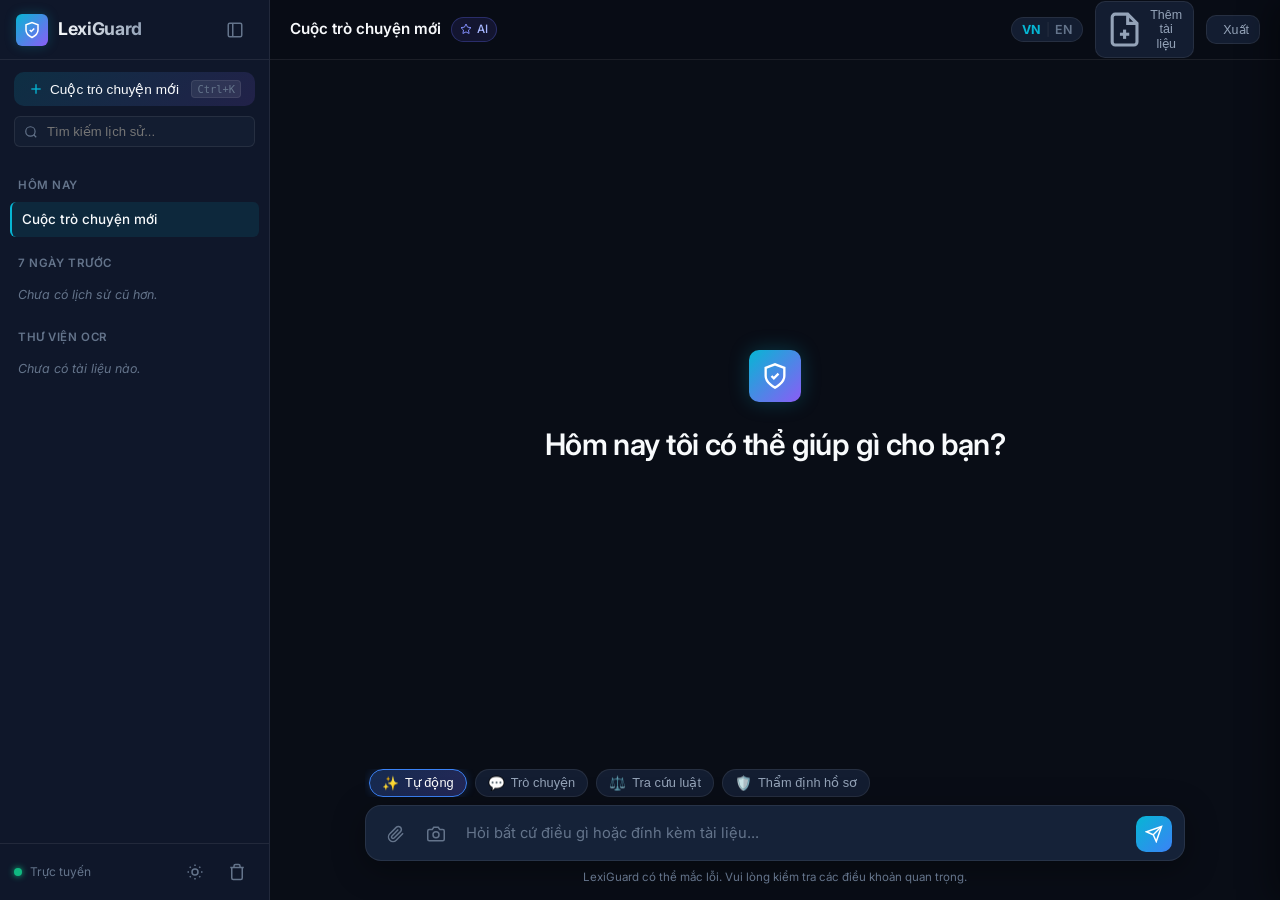
==== commit 375ca25e: "feat: Implement ContractNLI deliberative reasoning, ALQAC multi-season benchmark, and web copilot au" ====
--- a/src/ui/web/index.html
+++ b/src/ui/web/index.html
@@ -8,7 +8,7 @@
   <link rel="preconnect" href="https://fonts.googleapis.com">
   <link rel="preconnect" href="https://fonts.gstatic.com" crossorigin>
   <link href="https://fonts.googleapis.com/css2?family=Inter:wght@400;500;600;700&family=JetBrains+Mono:wght@400;500&display=swap" rel="stylesheet">
-  <link rel="stylesheet" href="styles.css">
+  <link rel="stylesheet" href="styles.css?v=2.3">
 </head>
 <body class="dark-theme">
   <div class="app-container">
@@ -123,17 +123,30 @@
             <span class="lang-code" id="lang-en-code">EN</span>
           </button>
 
-          <button class="btn btn-secondary btn-sm" id="open-drawer-btn" title="Mở ngăn tài liệu OCR">
-            <svg viewBox="0 0 24 24" fill="none" stroke="currentColor" stroke-width="2">
-              <path d="M14 2H6a2 2 0 0 0-2 2v16a2 2 0 0 0 2 2h12a2 2 0 0 0 2-2V8z"/><polyline points="14 2 14 8 20 8"/><line x1="16" y1="13" x2="8" y2="13"/><line x1="16" y1="17" x2="8" y2="17"/>
-            </svg>
-            <span data-i18n="ocrBtn">Tài liệu OCR</span>
+          <button class="btn btn-secondary btn-sm" id="open-drawer-btn" title="Thêm & Quản lý tài liệu RAG">
+            <svg viewBox="0 0 24 24" fill="none" stroke="currentColor" stroke-width="2">
+              <path d="M14 2H6a2 2 0 0 0-2 2v16a2 2 0 0 0 2 2h12a2 2 0 0 0 2-2V8z"/>
+              <polyline points="14 2 14 8 20 8"/>
+              <line x1="12" y1="18" x2="12" y2="12"/>
+              <line x1="9" y1="15" x2="15" y2="15"/>
+            </svg>
+            <span data-i18n="docLibraryBtn">Thêm tài liệu</span>
           </button>
           <button class="btn btn-secondary btn-sm" id="export-chat-btn" title="Xuất báo cáo Markdown">
             <svg viewBox="0 0 24 24" fill="none" stroke="currentColor" stroke-width="2">
               <path d="M21 15v4a2 2 0 0 1-2 2H5a2 2 0 0 1-2-2v-4"/><polyline points="7 10 12 15 17 10"/><line x1="12" y1="15" x2="12" y2="3"/>
             </svg>
             <span data-i18n="exportBtn">Xuất</span>
+          </button>
+          <button class="btn btn-secondary btn-sm" id="export-docx-top-btn" title="Xuất báo cáo Word (.docx) chuyên nghiệp" style="display: none;">
+            <svg viewBox="0 0 24 24" fill="none" stroke="currentColor" stroke-width="2">
+              <path d="M14 2H6a2 2 0 0 0-2 2v16a2 2 0 0 0 2 2h12a2 2 0 0 0 2-2V8z"/>
+              <polyline points="14 2 14 8 20 8"/>
+              <line x1="16" y1="13" x2="8" y2="13"/>
+              <line x1="16" y1="17" x2="8" y2="17"/>
+              <polyline points="10 9 9 9 8 9"/>
+            </svg>
+            <span data-i18n="exportDocxBtn">Xuất DOCX</span>
           </button>
         </div>
       </header>
@@ -150,28 +163,6 @@
             </svg>
           </div>
           <h2 class="hero-title" data-i18n="heroGreeting">Hôm nay tôi có thể giúp gì cho bạn?</h2>
-
-          <div class="prompt-chips-grid">
-            <button class="prompt-chip" id="chip-audit" data-prompt-key="chipAudit">
-              <span class="prompt-chip-icon">📑</span>
-              <span class="prompt-chip-text" data-i18n="chipAudit">Thẩm định hợp đồng</span>
-            </button>
-
-            <button class="prompt-chip" id="chip-lookup" data-prompt-key="chipLookup">
-              <span class="prompt-chip-icon">⚖️</span>
-              <span class="prompt-chip-text" data-i18n="chipLookup">Tra cứu luật định</span>
-            </button>
-
-            <button class="prompt-chip" id="chip-table" data-prompt-key="chipTable">
-              <span class="prompt-chip-icon">📊</span>
-              <span class="prompt-chip-text" data-i18n="chipTable">Kiểm toán bảng tính</span>
-            </button>
-
-            <button class="prompt-chip" id="trigger-ocr-card">
-              <span class="prompt-chip-icon">📷</span>
-              <span class="prompt-chip-text" data-i18n="chipOcr">Bóc tách OCR tài liệu</span>
-            </button>
-          </div>
         </div>
 
         <!-- Dynamic Message Feed -->
@@ -183,6 +174,26 @@
         
         <!-- Attached Files Preview Pill Box -->
         <div class="attachments-preview-bar" id="attachments-preview-bar" style="display: none;"></div>
+
+        <!-- Chat Mode Selector Bar -->
+        <div class="mode-selector-bar" id="mode-selector-bar">
+          <button type="button" class="mode-pill active" data-mode="auto" title="Tự động nhận diện ý định (chào hỏi / tra cứu luật / check hồ sơ)">
+            <span class="mode-pill-icon">✨</span>
+            <span class="mode-pill-label" data-i18n="modeAuto">Tự động</span>
+          </button>
+          <button type="button" class="mode-pill" data-mode="chat" title="Trò chuyện thông thường (không chạy RAG, không hiện box tư duy)">
+            <span class="mode-pill-icon">💬</span>
+            <span class="mode-pill-label" data-i18n="modeChat">Trò chuyện</span>
+          </button>
+          <button type="button" class="mode-pill" data-mode="legal" title="Tra cứu và tư vấn pháp luật (chạy RAG)">
+            <span class="mode-pill-icon">⚖️</span>
+            <span class="mode-pill-label" data-i18n="modeLegal">Tra cứu luật</span>
+          </button>
+          <button type="button" class="mode-pill" data-mode="audit" title="Kiểm tra và thẩm định hồ sơ hợp đồng (chạy Multi-Agent)">
+            <span class="mode-pill-icon">🛡️</span>
+            <span class="mode-pill-label" data-i18n="modeAudit">Thẩm định hồ sơ</span>
+          </button>
+        </div>
 
         <!-- Input Container -->
         <div class="prompt-box-container">
@@ -231,40 +242,102 @@
       </footer>
     </main>
 
-    <!-- ==================== SIDE-BY-SIDE OCR / DOCUMENT DRAWER ==================== -->
+    <!-- ==================== RAG DOCUMENT & VECTOR DB DRAWER ==================== -->
     <div class="drawer-overlay" id="drawer-overlay"></div>
     <aside class="document-drawer" id="document-drawer">
       <div class="drawer-header">
         <div class="drawer-title">
           <svg viewBox="0 0 24 24" fill="none" stroke="currentColor" stroke-width="2">
-            <path d="M14 2H6a2 2 0 0 0-2 2v16a2 2 0 0 0 2 2h12a2 2 0 0 0 2-2V8z"/><polyline points="14 2 14 8 20 8"/>
+            <path d="M4 19.5v-15A2.5 2.5 0 0 1 6.5 2H20v20H6.5a2.5 2.5 0 0 1-2.5-2.5Z"/>
+            <path d="M6 6h10"/>
+            <path d="M6 10h10"/>
           </svg>
-          <span id="drawer-doc-name" data-i18n="drawerTitle">Tài liệu OCR & Bảng biểu</span>
+          <span id="drawer-title-text" data-i18n="drawerTitle">Kho tài liệu RAG & Vector DB</span>
         </div>
         <button class="btn-icon" id="drawer-close-btn" title="Đóng">✕</button>
       </div>
 
       <div class="drawer-content">
-        <div class="drawer-stats" id="drawer-stats">
-          <div class="stat-item"><span class="stat-num" id="drawer-page-count">0</span> <span data-i18n="drawerPages">Trang</span></div>
-          <div class="stat-item"><span class="stat-num" id="drawer-table-count">0</span> <span data-i18n="drawerTables">Bảng</span></div>
-          <div class="stat-item"><span class="stat-num" id="drawer-char-count">0</span> <span data-i18n="drawerChars">Ký tự</span></div>
-        </div>
-
-        <div class="drawer-section-title" data-i18n="drawerTextTitle">Nội dung văn bản bóc tách:</div>
-        <div class="drawer-markdown-preview" id="drawer-markdown-preview">
-          <div class="vault-empty-hint" data-i18n="drawerEmpty">Chưa có văn bản OCR nào. Tải ảnh hoặc PDF scan để bắt đầu.</div>
-        </div>
-      </div>
-
-      <div class="drawer-footer">
-        <button class="btn btn-secondary btn-sm" id="copy-ocr-text-btn" data-i18n="drawerCopyBtn">Sao chép văn bản</button>
-        <button class="btn btn-primary btn-sm" id="send-ocr-to-chat-btn" data-i18n="drawerSendBtn">Đưa vào kiểm toán</button>
+        <!-- DB Metrics Banner -->
+        <div class="rag-db-banner" id="rag-db-banner">
+          <div class="stat-item">
+            <span class="stat-num" id="vectordb-doc-count">0</span>
+            <span data-i18n="drawerTotalDocs">Tài liệu</span>
+          </div>
+          <div class="stat-item">
+            <span class="stat-num" id="vectordb-chunk-count">0</span>
+            <span data-i18n="drawerTotalChunks">Chunks RAG</span>
+          </div>
+          <div class="stat-item">
+            <span class="stat-num" id="vectordb-status-badge" style="font-size: 0.8rem; font-weight: 600; color: var(--accent-emerald);">🟢 RAG Sẵn sàng</span>
+            <span data-i18n="drawerDbStatus">Trạng thái</span>
+          </div>
+        </div>
+
+        <!-- Add Document Section (Thêm tài liệu vào Vector DB) -->
+        <div class="rag-upload-card">
+          <div class="rag-card-header">
+            <svg viewBox="0 0 24 24" fill="none" stroke="currentColor" stroke-width="2">
+              <path d="M21 15v4a2 2 0 0 1-2 2H5a2 2 0 0 1-2-2v-4"/>
+              <polyline points="17 8 12 3 7 8"/>
+              <line x1="12" y1="3" x2="12" y2="15"/>
+            </svg>
+            <span class="rag-card-title" data-i18n="drawerUploadTitle">Thêm tài liệu mới vào Vector DB</span>
+          </div>
+
+          <div class="rag-dropzone" id="rag-dropzone">
+            <input type="file" id="rag-file-input" accept=".pdf,.docx,.doc,.md,.txt" style="display: none;">
+            <svg viewBox="0 0 24 24" fill="none" stroke="currentColor" stroke-width="1.8" class="rag-dropzone-icon">
+              <path d="M14 2H6a2 2 0 0 0-2 2v16a2 2 0 0 0 2 2h12a2 2 0 0 0 2-2V8z"/>
+              <polyline points="14 2 14 8 20 8"/>
+              <line x1="12" y1="18" x2="12" y2="12"/>
+              <line x1="9" y1="15" x2="15" y2="15"/>
+            </svg>
+            <div class="rag-dropzone-text" id="rag-dropzone-label" data-i18n="drawerUploadHint">Kéo thả tệp (.pdf, .docx, .doc, .md, .txt) hoặc nhấp để chọn</div>
+            <div class="rag-selected-file" id="rag-selected-file" style="display: none;"></div>
+          </div>
+
+          <div class="rag-upload-form" id="rag-upload-form" style="display: none;">
+            <input type="text" id="rag-doc-title-input" class="rag-input" placeholder="Tên hiển thị tài liệu (tùy chọn)...">
+            <button class="btn btn-primary btn-sm rag-submit-btn" id="rag-submit-upload-btn">
+              <span id="rag-upload-btn-text" data-i18n="drawerUploadBtn">Nạp vào Vector DB</span>
+              <span class="thinking-spinner" id="rag-upload-spinner" style="display: none; width: 14px; height: 14px; border-width: 2px;"></span>
+            </button>
+          </div>
+
+          <div class="rag-alert-box" id="rag-alert-box" style="display: none;"></div>
+        </div>
+
+        <!-- Document Catalog (Xem tài liệu & Xóa tài liệu) -->
+        <div class="rag-catalog-section" id="rag-catalog-section">
+          <div class="rag-catalog-header">
+            <div class="rag-section-title" data-i18n="drawerCatalogTitle">Danh sách tài liệu trong Vector DB:</div>
+            <div class="rag-search-box">
+              <input type="text" id="rag-search-input" placeholder="Lọc tài liệu...">
+            </div>
+          </div>
+
+          <!-- Document List View -->
+          <div class="rag-doc-list" id="rag-doc-list">
+            <div class="vault-empty-hint" style="padding: 24px 10px;">Đang tải danh mục tài liệu...</div>
+          </div>
+
+          <!-- Single Document Chunks Preview View -->
+          <div class="rag-chunks-view" id="rag-chunks-view" style="display: none;">
+            <div class="rag-chunks-header">
+              <button class="btn btn-secondary btn-sm" id="rag-back-to-list-btn">
+                <span data-i18n="drawerBackToList">← Quay lại danh sách</span>
+              </button>
+              <span class="rag-chunk-doc-title" id="rag-chunk-doc-title"></span>
+            </div>
+            <div class="rag-chunks-list" id="rag-chunks-list"></div>
+          </div>
+        </div>
       </div>
     </aside>
 
   </div>
 
-  <script src="app.js"></script>
+  <script src="app.js?v=2.3"></script>
 </body>
 </html>
--- a/src/ui/web/styles.css
+++ b/src/ui/web/styles.css
@@ -104,15 +104,22 @@
   border-right: 1px solid var(--border-color);
   display: flex;
   flex-direction: column;
-  transition: transform var(--transition-normal), width var(--transition-normal);
+  transition: transform var(--transition-normal), width var(--transition-normal), opacity var(--transition-normal);
   z-index: 50;
   flex-shrink: 0;
+  overflow: hidden;
 }
 
 .sidebar.collapsed {
   transform: translateX(-100%);
-  width: 0;
+  width: 0 !important;
+  min-width: 0 !important;
+  padding: 0 !important;
+  margin: 0 !important;
   border-right: none;
+  opacity: 0;
+  pointer-events: none;
+  visibility: hidden;
 }
 
 .sidebar-header {
@@ -323,29 +330,35 @@
   overflow: hidden;
   text-overflow: ellipsis;
   flex: 1;
-}
-
-.session-item-actions {
-  display: none;
-  align-items: center;
-  gap: 4px;
-}
-
-.session-item:hover .session-item-actions {
-  display: flex;
-}
-
-.btn-icon-xs {
+  font-size: 0.84rem;
+  line-height: 1.4;
+}
+
+.session-item-del-btn {
   background: none;
   border: none;
   color: var(--text-muted);
-  padding: 2px;
   cursor: pointer;
-  border-radius: 4px;
-}
-.btn-icon-xs:hover {
-  color: var(--text-primary);
-  background-color: rgba(255, 255, 255, 0.1);
+  padding: 2px 6px;
+  font-size: 0.72rem;
+  border-radius: var(--radius-sm);
+  opacity: 0;
+  transition: opacity var(--transition-fast), color var(--transition-fast);
+  flex-shrink: 0;
+}
+
+.session-item:hover .session-item-del-btn {
+  opacity: 0.8;
+}
+
+.session-item-del-btn:hover {
+  opacity: 1;
+  color: var(--accent-rose);
+  background-color: rgba(244, 63, 94, 0.1);
+}
+
+.session-item-icon {
+  display: none !important;
 }
 
 .vault-empty-hint {
@@ -418,6 +431,14 @@
   display: flex;
   align-items: center;
   gap: 12px;
+}
+
+#sidebar-open-btn {
+  display: none !important;
+}
+
+.sidebar.collapsed ~ .chat-canvas #sidebar-open-btn {
+  display: flex !important;
 }
 
 .chat-title-wrapper {
@@ -928,6 +949,53 @@
   overflow-x: auto;
 }
 
+/* Chat Mode Selector Pills */
+.mode-selector-bar {
+  max-width: var(--prompt-max-width);
+  width: 100%;
+  display: flex;
+  align-items: center;
+  gap: 8px;
+  margin-bottom: 8px;
+  pointer-events: auto;
+  overflow-x: auto;
+  padding: 0 4px;
+}
+
+.mode-pill {
+  display: inline-flex;
+  align-items: center;
+  gap: 6px;
+  padding: 5px 12px;
+  border-radius: 20px;
+  font-size: 0.8rem;
+  font-weight: 500;
+  color: var(--text-secondary);
+  background-color: var(--bg-card);
+  border: 1px solid var(--border-color);
+  cursor: pointer;
+  transition: all var(--transition-fast);
+  user-select: none;
+  white-space: nowrap;
+}
+
+.mode-pill:hover {
+  color: var(--text-primary);
+  border-color: var(--border-hover);
+  background-color: var(--bg-hover);
+}
+
+.mode-pill.active {
+  color: #fff;
+  background: linear-gradient(135deg, rgba(59, 130, 246, 0.25), rgba(99, 102, 241, 0.3));
+  border-color: var(--accent-blue);
+  box-shadow: 0 0 10px rgba(59, 130, 246, 0.25);
+}
+
+.mode-pill-icon {
+  font-size: 0.85rem;
+}
+
 .attachment-pill {
   display: inline-flex;
   align-items: center;
@@ -1223,6 +1291,9 @@
    RESPONSIVENESS (MOBILE & TABLET)
    ========================================================================== */
 @media (max-width: 768px) {
+  #sidebar-open-btn {
+    display: flex !important;
+  }
   .sidebar {
     position: fixed;
     top: 0;
@@ -1246,3 +1317,451 @@
     max-width: 92%;
   }
 }
+
+
+/* ==========================================================================
+   RAG DOCUMENT & VECTOR DB DRAWER STYLING
+   ========================================================================== */
+.document-drawer {
+  width: 560px;
+  max-width: 95vw;
+}
+
+.rag-db-banner {
+  display: grid;
+  grid-template-columns: repeat(3, 1fr);
+  gap: 10px;
+  margin-bottom: 18px;
+}
+
+.rag-upload-card {
+  background-color: var(--bg-card);
+  border: 1px solid var(--border-color);
+  border-radius: var(--radius-md);
+  padding: 16px;
+  margin-bottom: 20px;
+  box-shadow: 0 4px 12px rgba(0, 0, 0, 0.15);
+}
+
+.rag-card-header {
+  display: flex;
+  align-items: center;
+  gap: 8px;
+  margin-bottom: 12px;
+}
+
+.rag-card-title {
+  font-size: 0.88rem;
+  font-weight: 600;
+  color: var(--text-main);
+}
+
+.rag-dropzone {
+  border: 2px dashed rgba(56, 189, 248, 0.3);
+  background-color: rgba(15, 23, 42, 0.4);
+  border-radius: var(--radius-md);
+  padding: 18px 12px;
+  text-align: center;
+  cursor: pointer;
+  transition: all var(--transition-fast);
+  display: flex;
+  flex-direction: column;
+  align-items: center;
+  gap: 8px;
+}
+
+.rag-dropzone:hover, .rag-dropzone.dragover {
+  border-color: var(--accent-cyan);
+  background-color: rgba(56, 189, 248, 0.08);
+  transform: translateY(-1px);
+}
+
+.rag-dropzone-icon {
+  width: 28px;
+  height: 28px;
+  color: var(--accent-cyan);
+}
+
+.rag-dropzone-text {
+  font-size: 0.8rem;
+  color: var(--text-muted);
+}
+
+.rag-selected-file {
+  font-size: 0.82rem;
+  font-weight: 600;
+  color: var(--accent-cyan);
+  background: rgba(56, 189, 248, 0.12);
+  padding: 4px 10px;
+  border-radius: var(--radius-sm);
+  display: inline-flex;
+  align-items: center;
+  gap: 6px;
+  margin-top: 4px;
+}
+
+.rag-upload-form {
+  display: flex;
+  gap: 8px;
+  margin-top: 12px;
+}
+
+.rag-input {
+  flex: 1;
+  background-color: var(--bg-input);
+  border: 1px solid var(--border-color);
+  border-radius: var(--radius-sm);
+  padding: 8px 12px;
+  font-size: 0.82rem;
+  color: var(--text-main);
+  outline: none;
+  transition: border-color var(--transition-fast);
+}
+
+.rag-input:focus {
+  border-color: var(--accent-cyan);
+}
+
+.rag-submit-btn {
+  display: inline-flex;
+  align-items: center;
+  justify-content: center;
+  gap: 6px;
+  white-space: nowrap;
+  font-size: 0.82rem;
+  font-weight: 600;
+  padding: 8px 14px;
+}
+
+.rag-alert-box {
+  margin-top: 10px;
+  padding: 8px 12px;
+  border-radius: var(--radius-sm);
+  font-size: 0.8rem;
+  display: flex;
+  align-items: center;
+  gap: 8px;
+}
+
+.rag-alert-success {
+  background-color: rgba(16, 185, 129, 0.15);
+  border: 1px solid rgba(16, 185, 129, 0.4);
+  color: #34d399;
+}
+
+.rag-alert-error {
+  background-color: rgba(244, 63, 94, 0.15);
+  border: 1px solid rgba(244, 63, 94, 0.4);
+  color: #fb7185;
+}
+
+.rag-catalog-section {
+  display: flex;
+  flex-direction: column;
+  gap: 12px;
+}
+
+.rag-catalog-header {
+  display: flex;
+  flex-direction: column;
+  gap: 8px;
+}
+
+.rag-section-title {
+  font-size: 0.82rem;
+  font-weight: 600;
+  text-transform: uppercase;
+  letter-spacing: 0.04em;
+  color: var(--text-muted);
+}
+
+.rag-search-box input {
+  width: 100%;
+  background-color: var(--bg-input);
+  border: 1px solid var(--border-color);
+  border-radius: var(--radius-sm);
+  padding: 7px 12px;
+  font-size: 0.82rem;
+  color: var(--text-main);
+  outline: none;
+}
+
+.rag-search-box input:focus {
+  border-color: var(--accent-cyan);
+}
+
+.rag-doc-list {
+  display: flex;
+  flex-direction: column;
+  gap: 10px;
+  max-height: calc(100vh - 440px);
+  overflow-y: auto;
+  padding-right: 4px;
+}
+
+.rag-doc-card {
+  background-color: var(--bg-card);
+  border: 1px solid var(--border-color);
+  border-radius: var(--radius-md);
+  padding: 12px 14px;
+  display: flex;
+  flex-direction: column;
+  gap: 8px;
+  transition: all var(--transition-fast);
+}
+
+.rag-doc-card:hover {
+  border-color: rgba(56, 189, 248, 0.4);
+  box-shadow: 0 4px 12px rgba(0, 0, 0, 0.2);
+}
+
+.rag-doc-top {
+  display: flex;
+  align-items: flex-start;
+  justify-content: space-between;
+  gap: 10px;
+}
+
+.rag-doc-title-wrapper {
+  display: flex;
+  align-items: center;
+  gap: 8px;
+  flex: 1;
+}
+
+.rag-doc-icon {
+  width: 18px;
+  height: 18px;
+  color: var(--accent-cyan);
+  flex-shrink: 0;
+}
+
+.rag-doc-title {
+  font-size: 0.88rem;
+  font-weight: 600;
+  color: var(--text-main);
+  line-height: 1.3;
+}
+
+.rag-doc-badges {
+  display: flex;
+  align-items: center;
+  gap: 6px;
+  flex-wrap: wrap;
+}
+
+.rag-badge {
+  font-size: 0.72rem;
+  padding: 2px 7px;
+  border-radius: 9999px;
+  font-weight: 500;
+}
+
+.rag-badge-builtin {
+  background-color: rgba(14, 165, 233, 0.15);
+  color: #38bdf8;
+  border: 1px solid rgba(14, 165, 233, 0.3);
+}
+
+.rag-badge-custom {
+  background-color: rgba(168, 85, 247, 0.15);
+  color: #c084fc;
+  border: 1px solid rgba(168, 85, 247, 0.3);
+}
+
+.rag-badge-chunks {
+  background-color: rgba(255, 255, 255, 0.06);
+  color: var(--text-muted);
+}
+
+.rag-doc-bottom {
+  display: flex;
+  align-items: center;
+  justify-content: space-between;
+  border-top: 1px solid rgba(255, 255, 255, 0.05);
+  padding-top: 8px;
+  margin-top: 4px;
+}
+
+.rag-doc-date {
+  font-size: 0.73rem;
+  color: var(--text-muted);
+}
+
+.rag-doc-actions {
+  display: flex;
+  align-items: center;
+  gap: 6px;
+}
+
+.rag-btn-view {
+  background-color: rgba(56, 189, 248, 0.1);
+  border: 1px solid rgba(56, 189, 248, 0.3);
+  color: #38bdf8;
+  font-size: 0.75rem;
+  padding: 3px 8px;
+  border-radius: var(--radius-sm);
+  cursor: pointer;
+  display: inline-flex;
+  align-items: center;
+  gap: 4px;
+  transition: all var(--transition-fast);
+}
+
+.rag-btn-view:hover {
+  background-color: rgba(56, 189, 248, 0.2);
+}
+
+.rag-btn-delete {
+  background-color: rgba(244, 63, 94, 0.1);
+  border: 1px solid rgba(244, 63, 94, 0.3);
+  color: #fb7185;
+  font-size: 0.75rem;
+  padding: 3px 8px;
+  border-radius: var(--radius-sm);
+  cursor: pointer;
+  display: inline-flex;
+  align-items: center;
+  gap: 4px;
+  transition: all var(--transition-fast);
+}
+
+.rag-btn-delete:hover {
+  background-color: rgba(244, 63, 94, 0.25);
+  color: #fda4af;
+}
+
+.rag-chunks-view {
+  display: flex;
+  flex-direction: column;
+  gap: 12px;
+}
+
+.rag-chunks-header {
+  display: flex;
+  align-items: center;
+  gap: 10px;
+  padding-bottom: 8px;
+  border-bottom: 1px solid var(--border-color);
+}
+
+.rag-chunk-doc-title {
+  font-size: 0.85rem;
+  font-weight: 600;
+  color: var(--text-main);
+  white-space: nowrap;
+  overflow: hidden;
+  text-overflow: ellipsis;
+}
+
+.rag-chunks-list {
+  display: flex;
+  flex-direction: column;
+  gap: 8px;
+  max-height: calc(100vh - 460px);
+  overflow-y: auto;
+}
+
+.rag-chunk-card {
+  background-color: #070b12;
+  border: 1px solid var(--border-color);
+  border-radius: var(--radius-sm);
+  padding: 10px 12px;
+  font-size: 0.8rem;
+  display: flex;
+  flex-direction: column;
+  gap: 6px;
+}
+
+.rag-chunk-citation {
+  font-weight: 600;
+  color: var(--accent-cyan);
+  font-family: var(--font-mono);
+  font-size: 0.78rem;
+}
+
+.rag-chunk-text {
+  color: var(--text-muted);
+  line-height: 1.45;
+  white-space: pre-wrap;
+  word-break: break-word;
+}
+
+
+/* ==========================================================================
+   ENTERPRISE CONTRACT AUDIT DOCX EXPORT STYLES
+   ========================================================================== */
+.audit-export-action-box {
+  display: flex;
+  justify-content: space-between;
+  align-items: center;
+  background: linear-gradient(135deg, rgba(37, 99, 235, 0.12), rgba(16, 185, 129, 0.08));
+  border: 1px solid rgba(59, 130, 246, 0.35);
+  border-radius: var(--radius-md);
+  padding: 14px 18px;
+  margin: 0 0 16px 0;
+  gap: 14px;
+  flex-wrap: wrap;
+  box-shadow: 0 4px 14px rgba(0, 0, 0, 0.15);
+  animation: fadeInDocx 0.3s ease-in-out;
+}
+
+@keyframes fadeInDocx {
+  from { opacity: 0; transform: translateY(-4px); }
+  to { opacity: 1; transform: translateY(0); }
+}
+
+.audit-export-action-box .export-info-title {
+  font-weight: 600;
+  font-size: 0.94rem;
+  color: #60a5fa;
+  display: flex;
+  align-items: center;
+  gap: 6px;
+}
+
+.audit-export-action-box .export-info-desc {
+  font-size: 0.78rem;
+  color: var(--text-muted);
+  margin-top: 2px;
+}
+
+.btn-download-docx-bubble {
+  background: linear-gradient(135deg, #2563eb, #1d4ed8) !important;
+  color: #ffffff !important;
+  font-weight: 600 !important;
+  border: none !important;
+  padding: 8px 18px !important;
+  border-radius: var(--radius-sm) !important;
+  cursor: pointer;
+  display: inline-flex;
+  align-items: center;
+  gap: 7px;
+  box-shadow: 0 2px 10px rgba(37, 99, 235, 0.4);
+  transition: all var(--transition-normal);
+  font-size: 0.82rem;
+}
+
+.btn-download-docx-bubble:hover {
+  background: linear-gradient(135deg, #1d4ed8, #1e40af) !important;
+  transform: translateY(-1px);
+  box-shadow: 0 4px 14px rgba(37, 99, 235, 0.55);
+}
+
+.btn-download-docx-bubble:active {
+  transform: translateY(0);
+}
+
+#export-docx-top-btn {
+  border-color: rgba(59, 130, 246, 0.4);
+  color: #60a5fa;
+  background-color: rgba(37, 99, 235, 0.08);
+  transition: all var(--transition-normal);
+}
+
+#export-docx-top-btn:hover {
+  background-color: rgba(37, 99, 235, 0.2);
+  border-color: #3b82f6;
+  color: #ffffff;
+  transform: translateY(-1px);
+}
